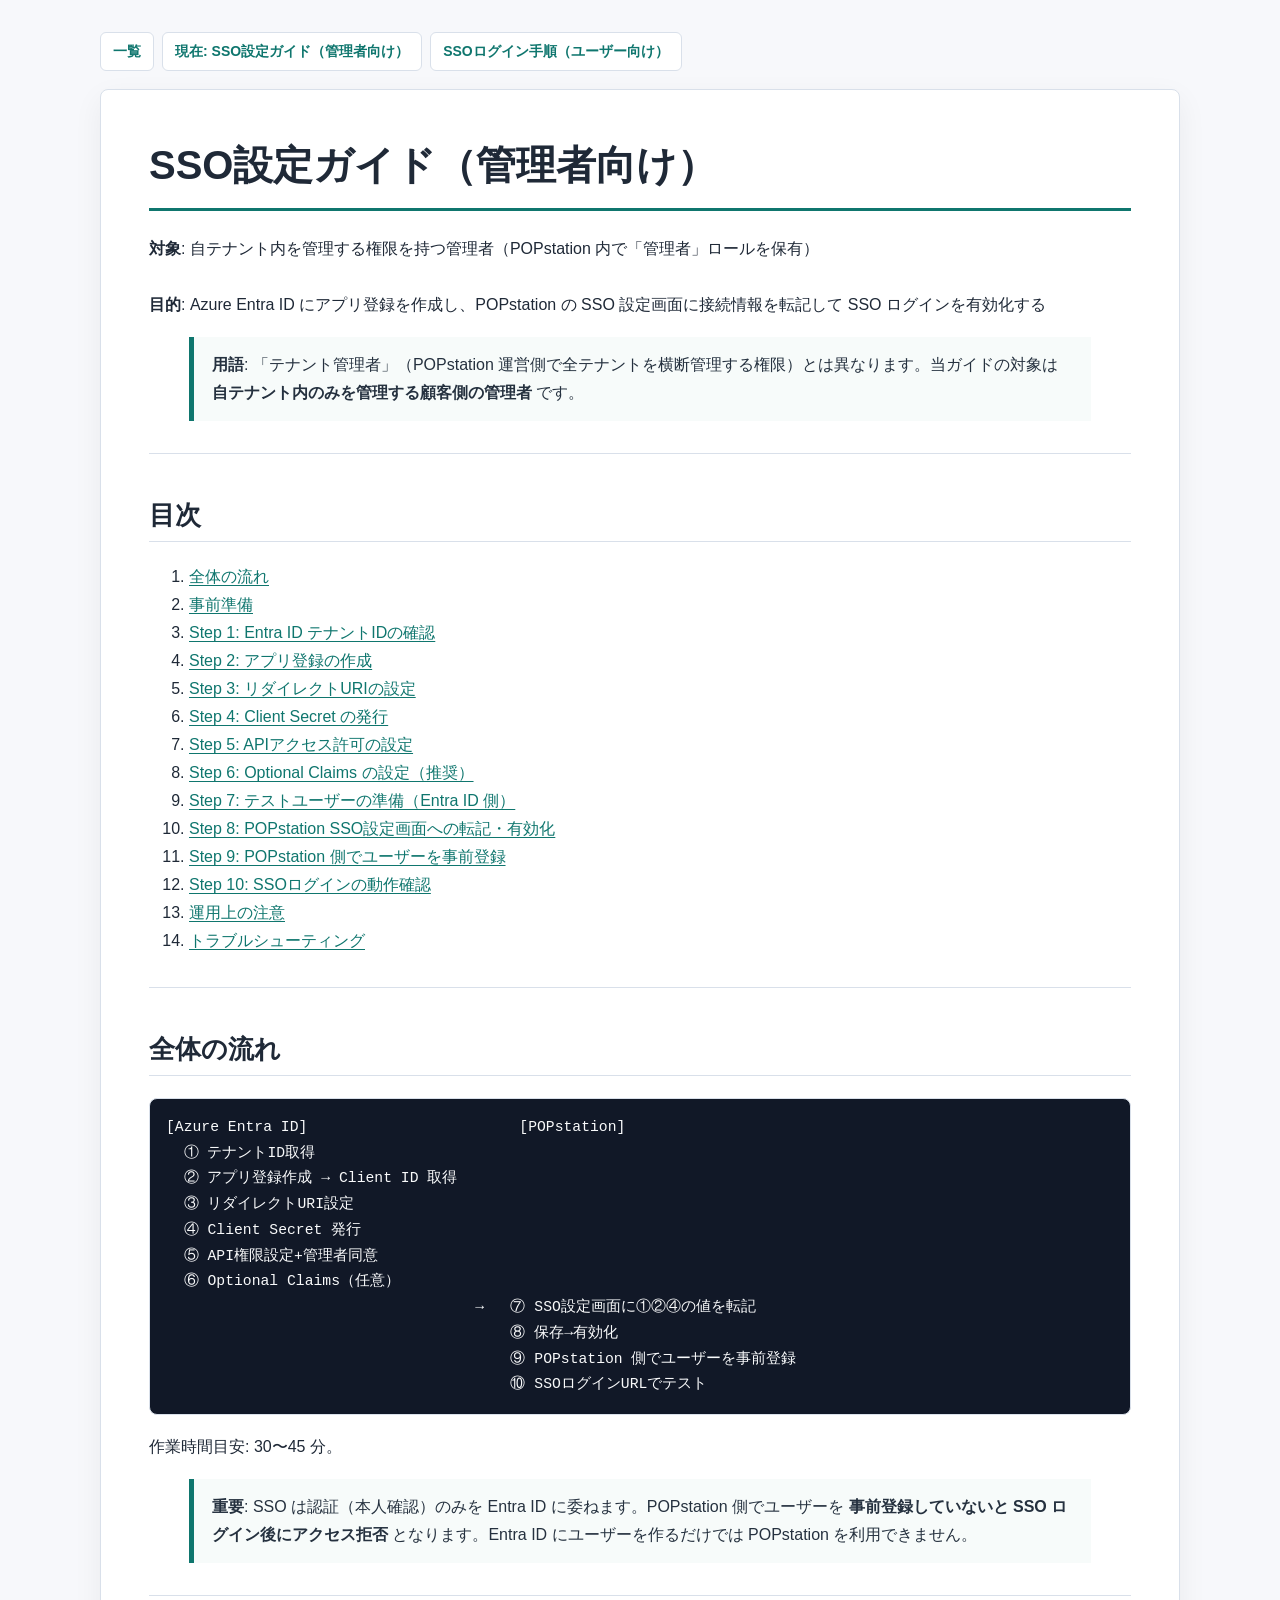
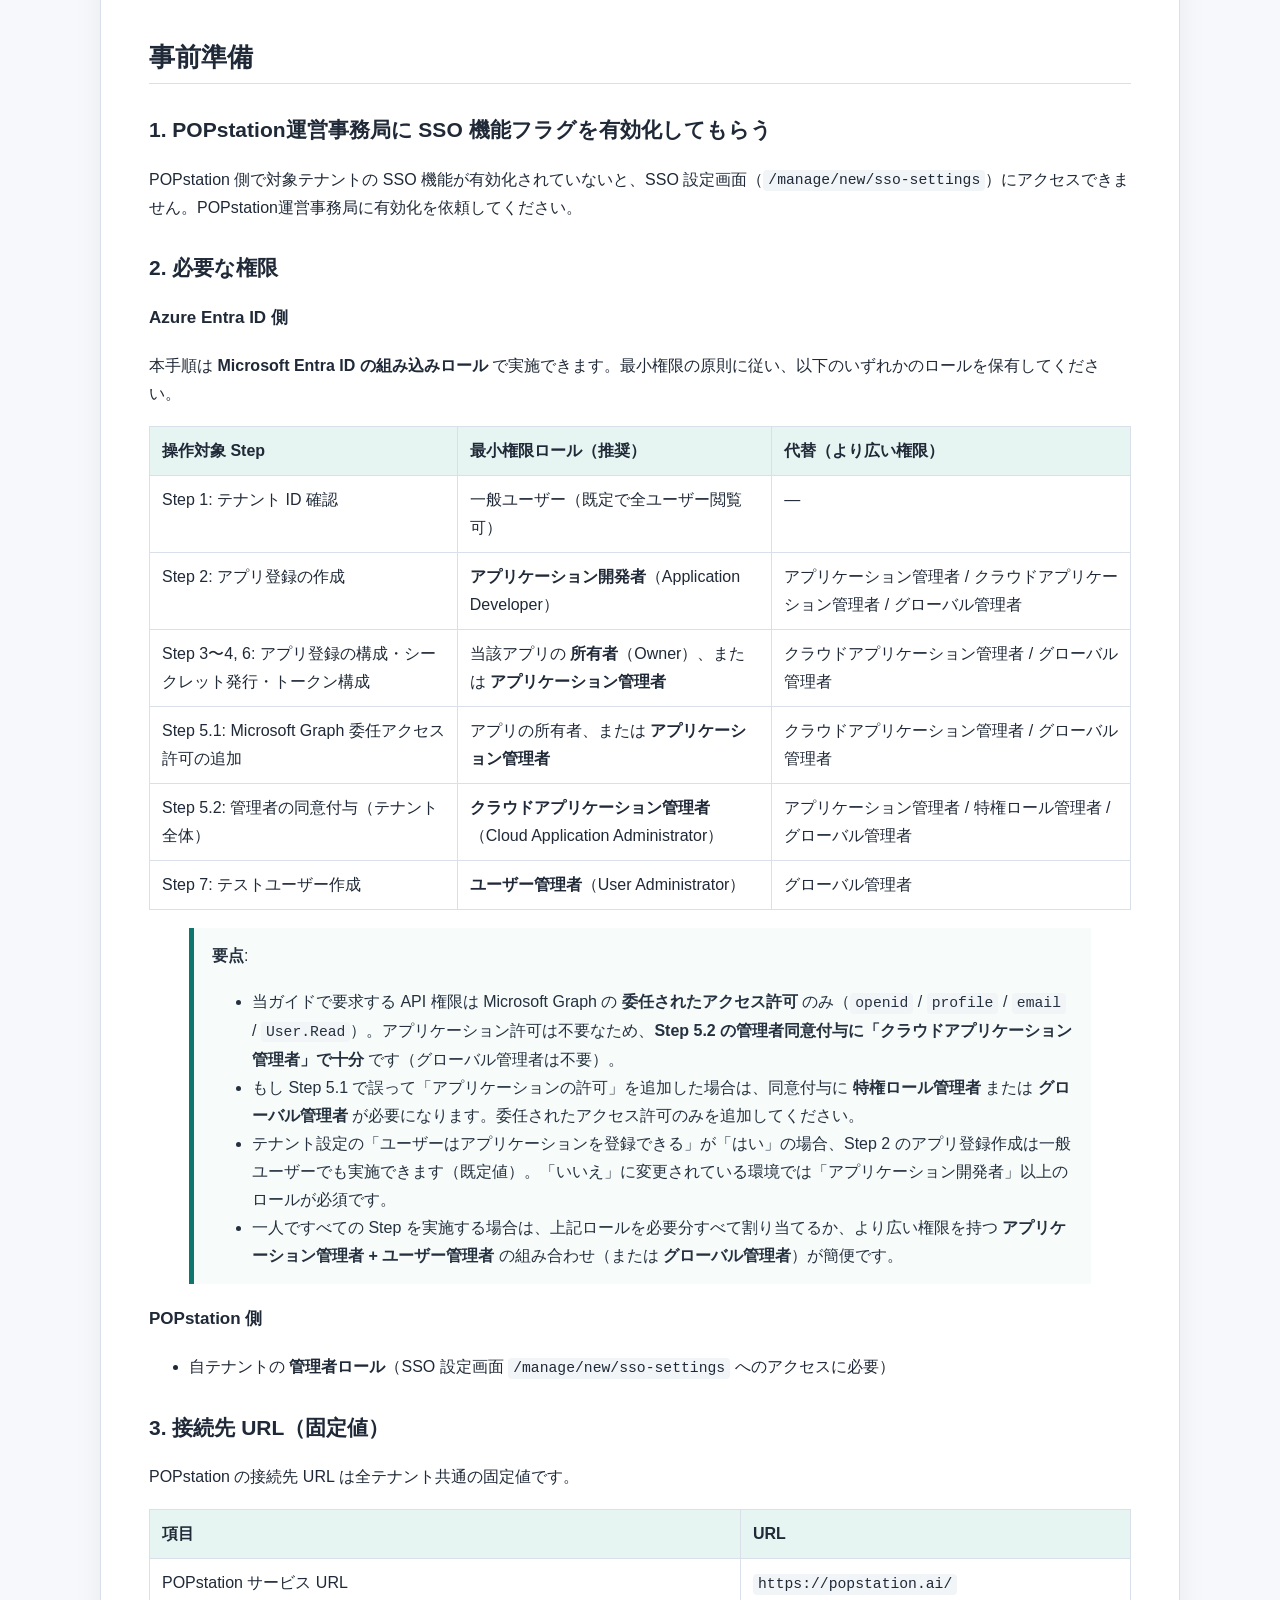
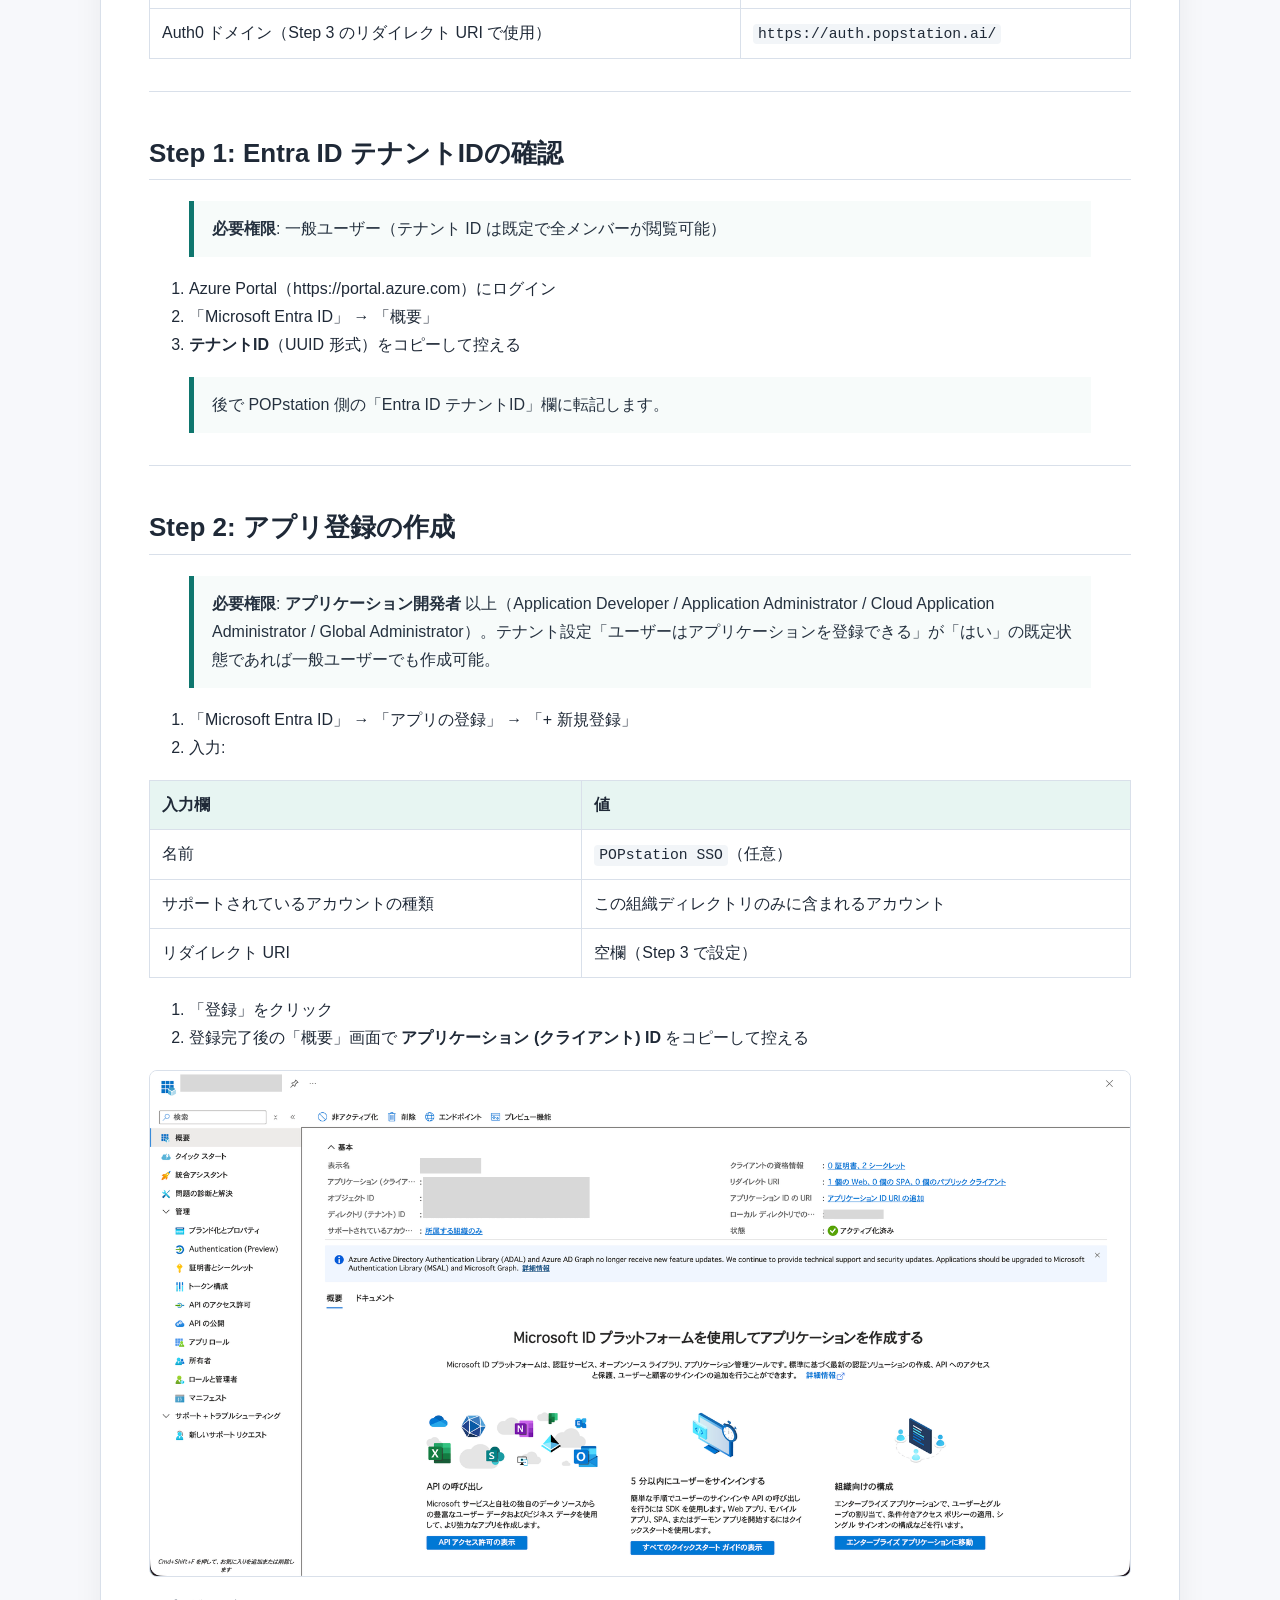
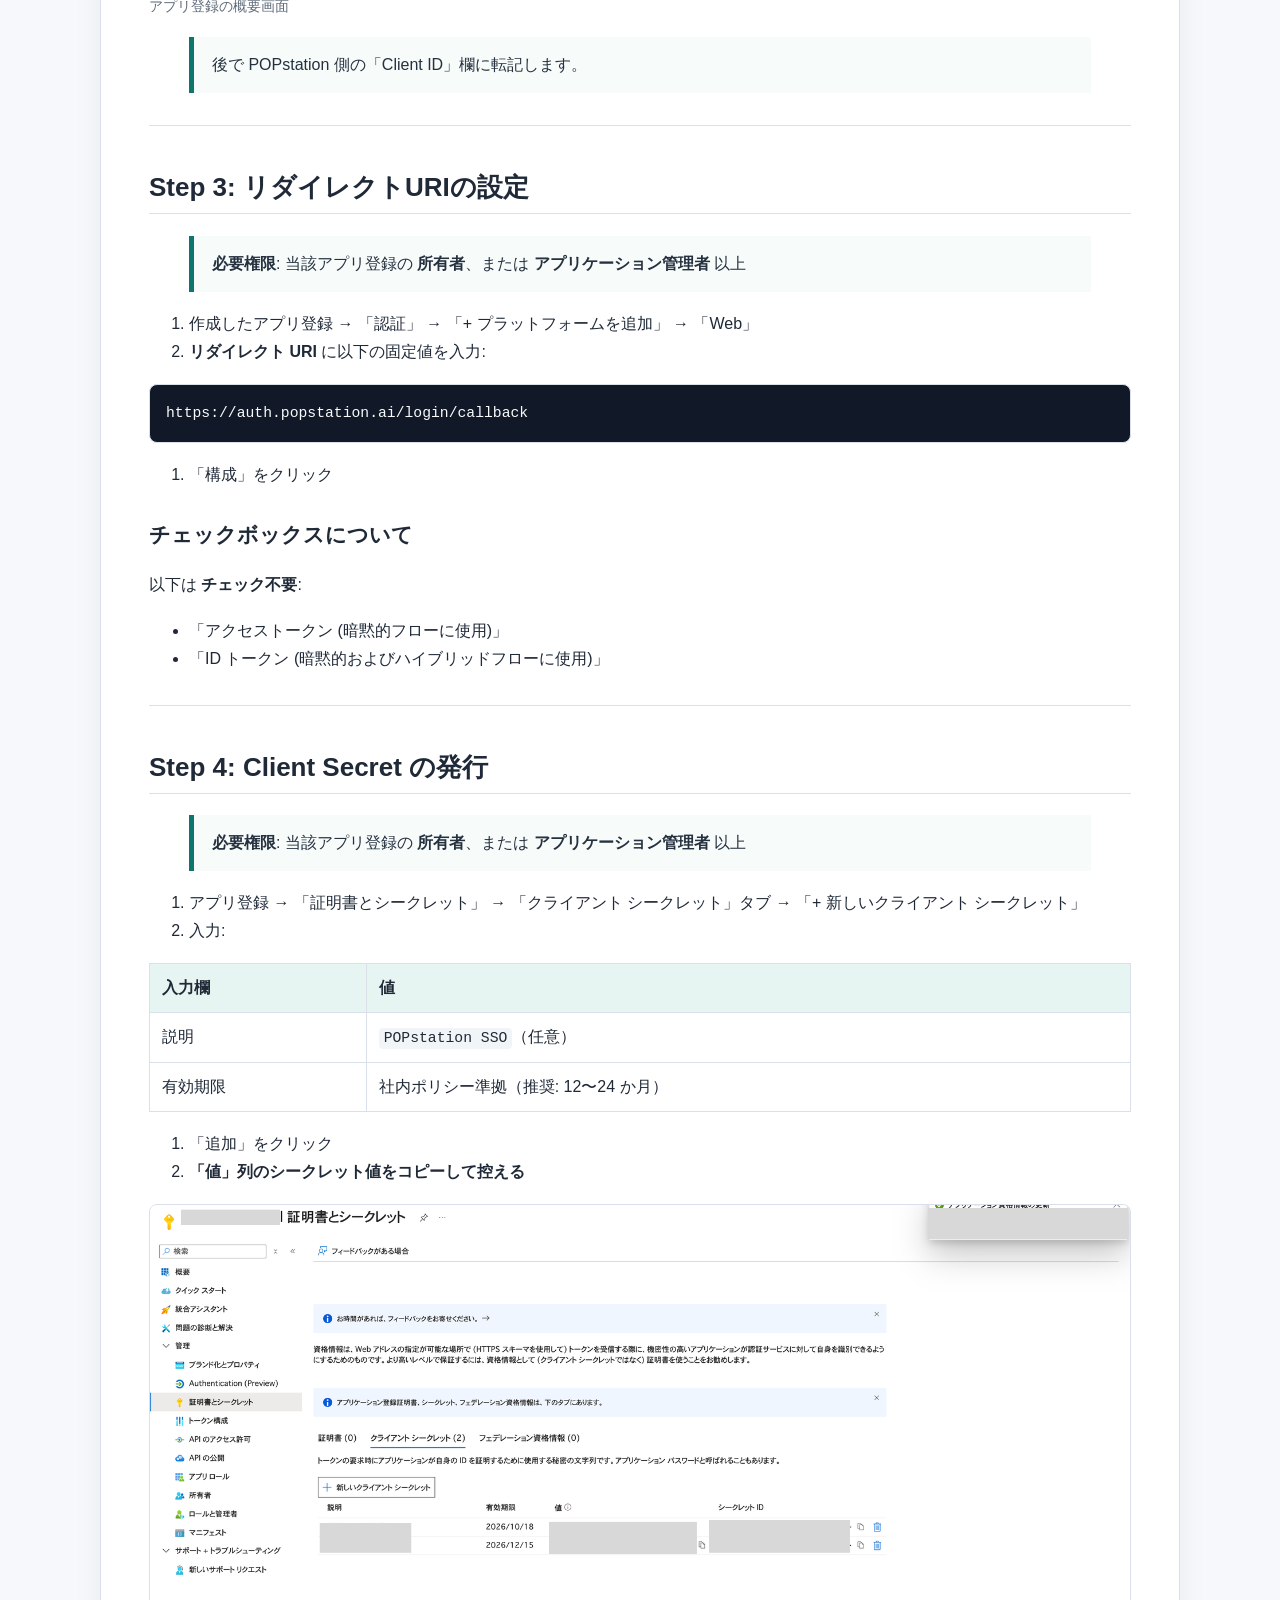
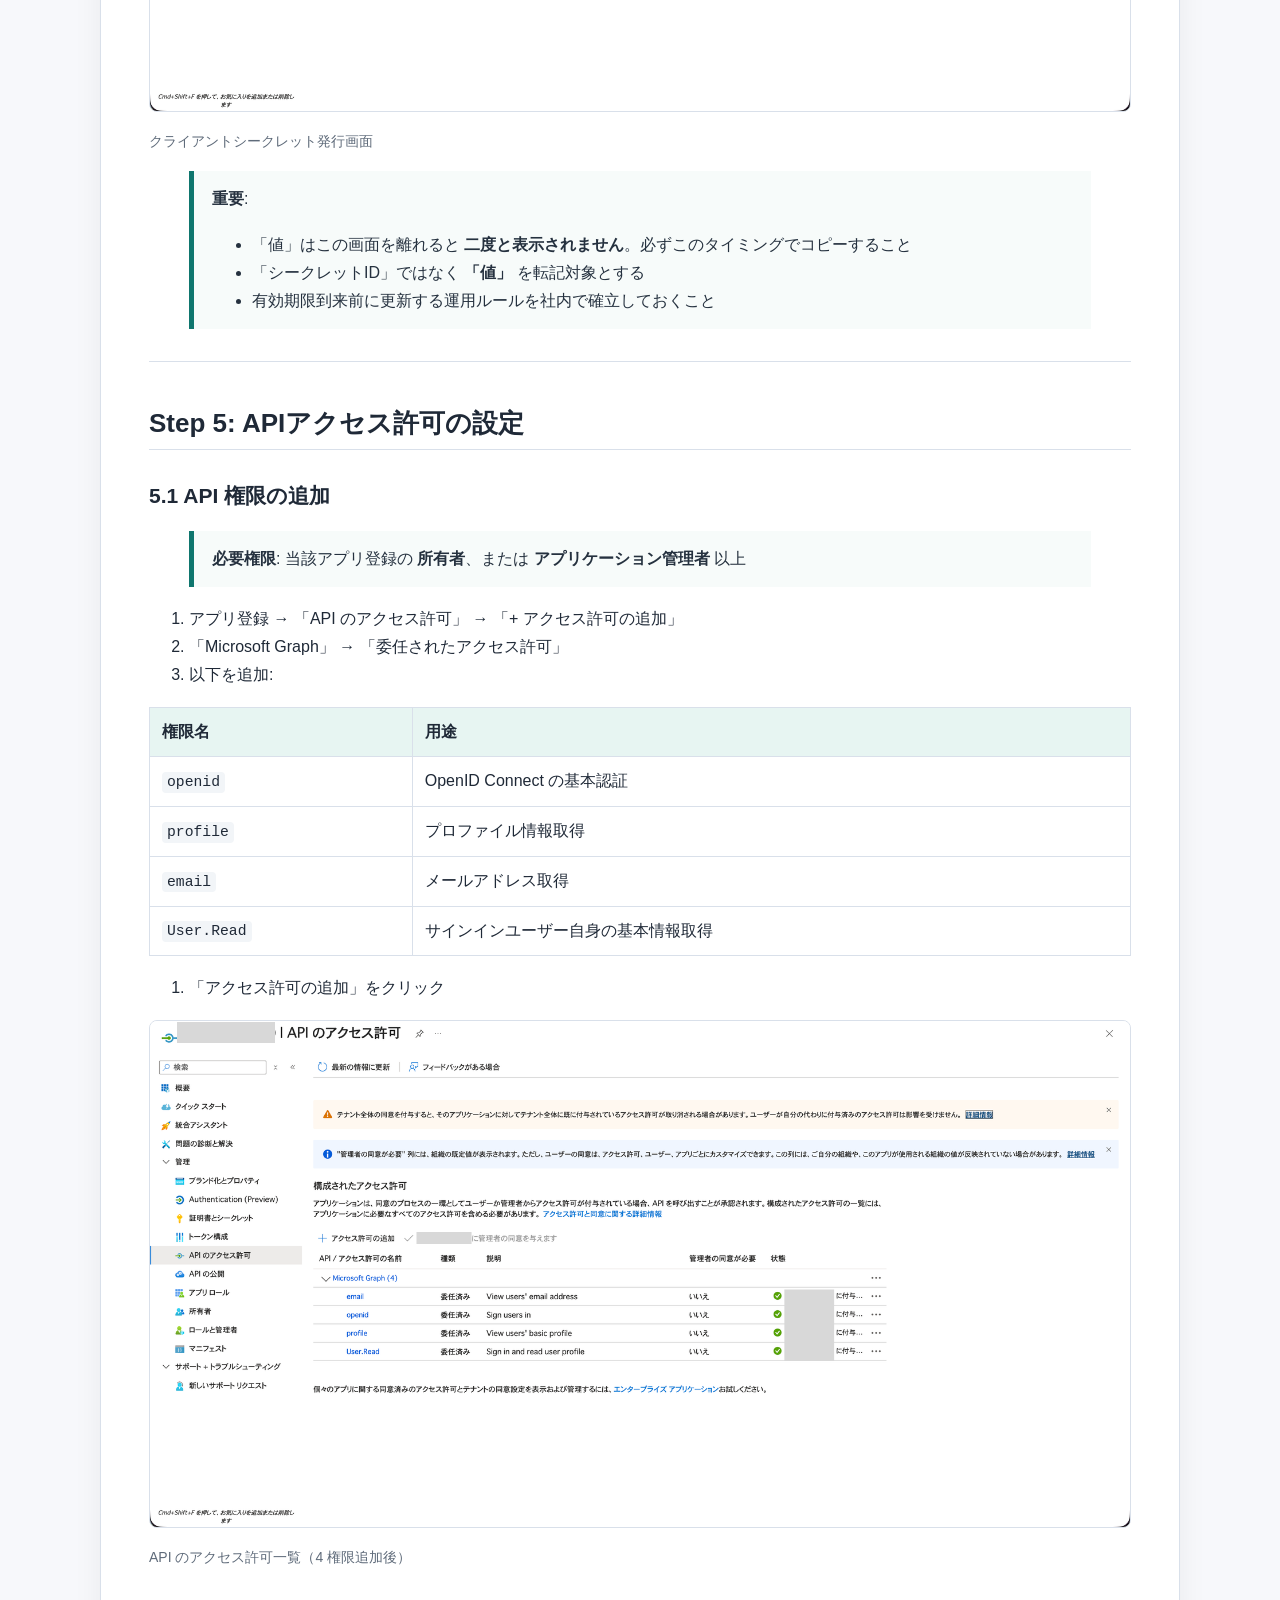
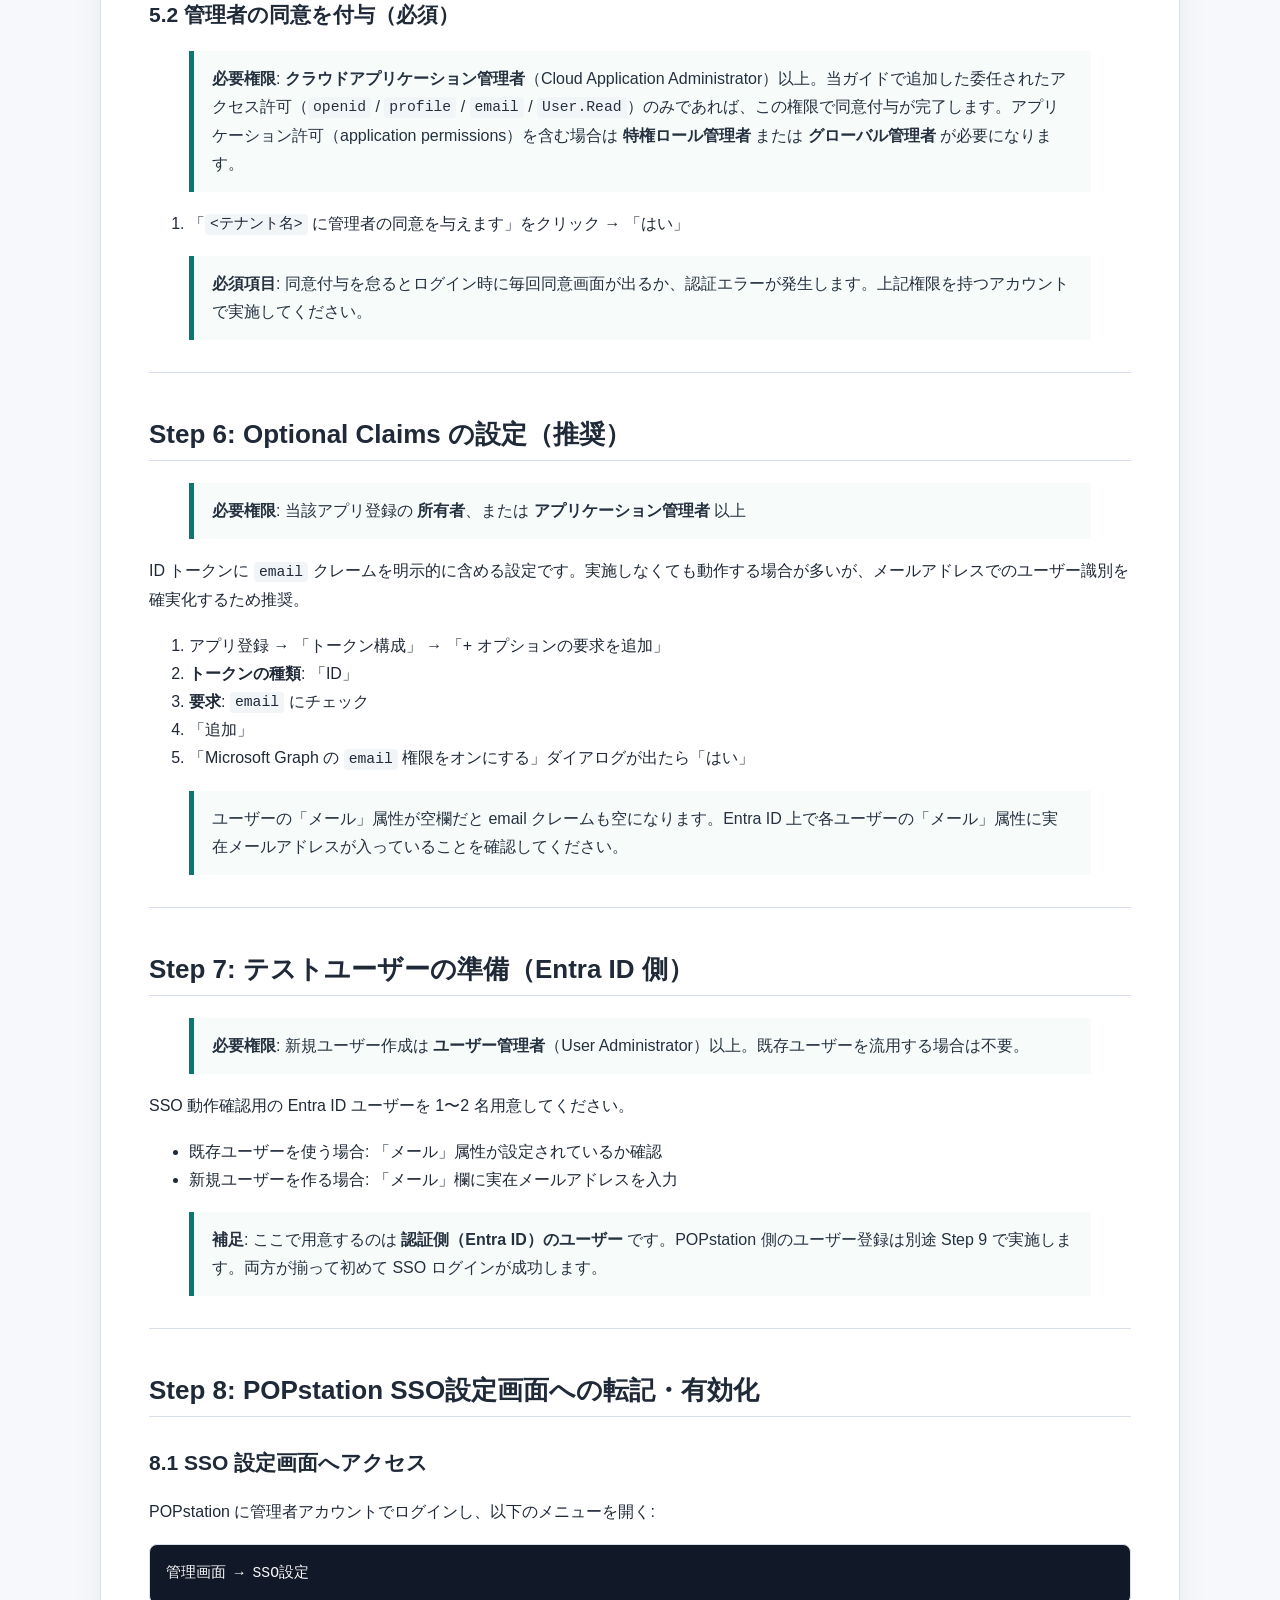
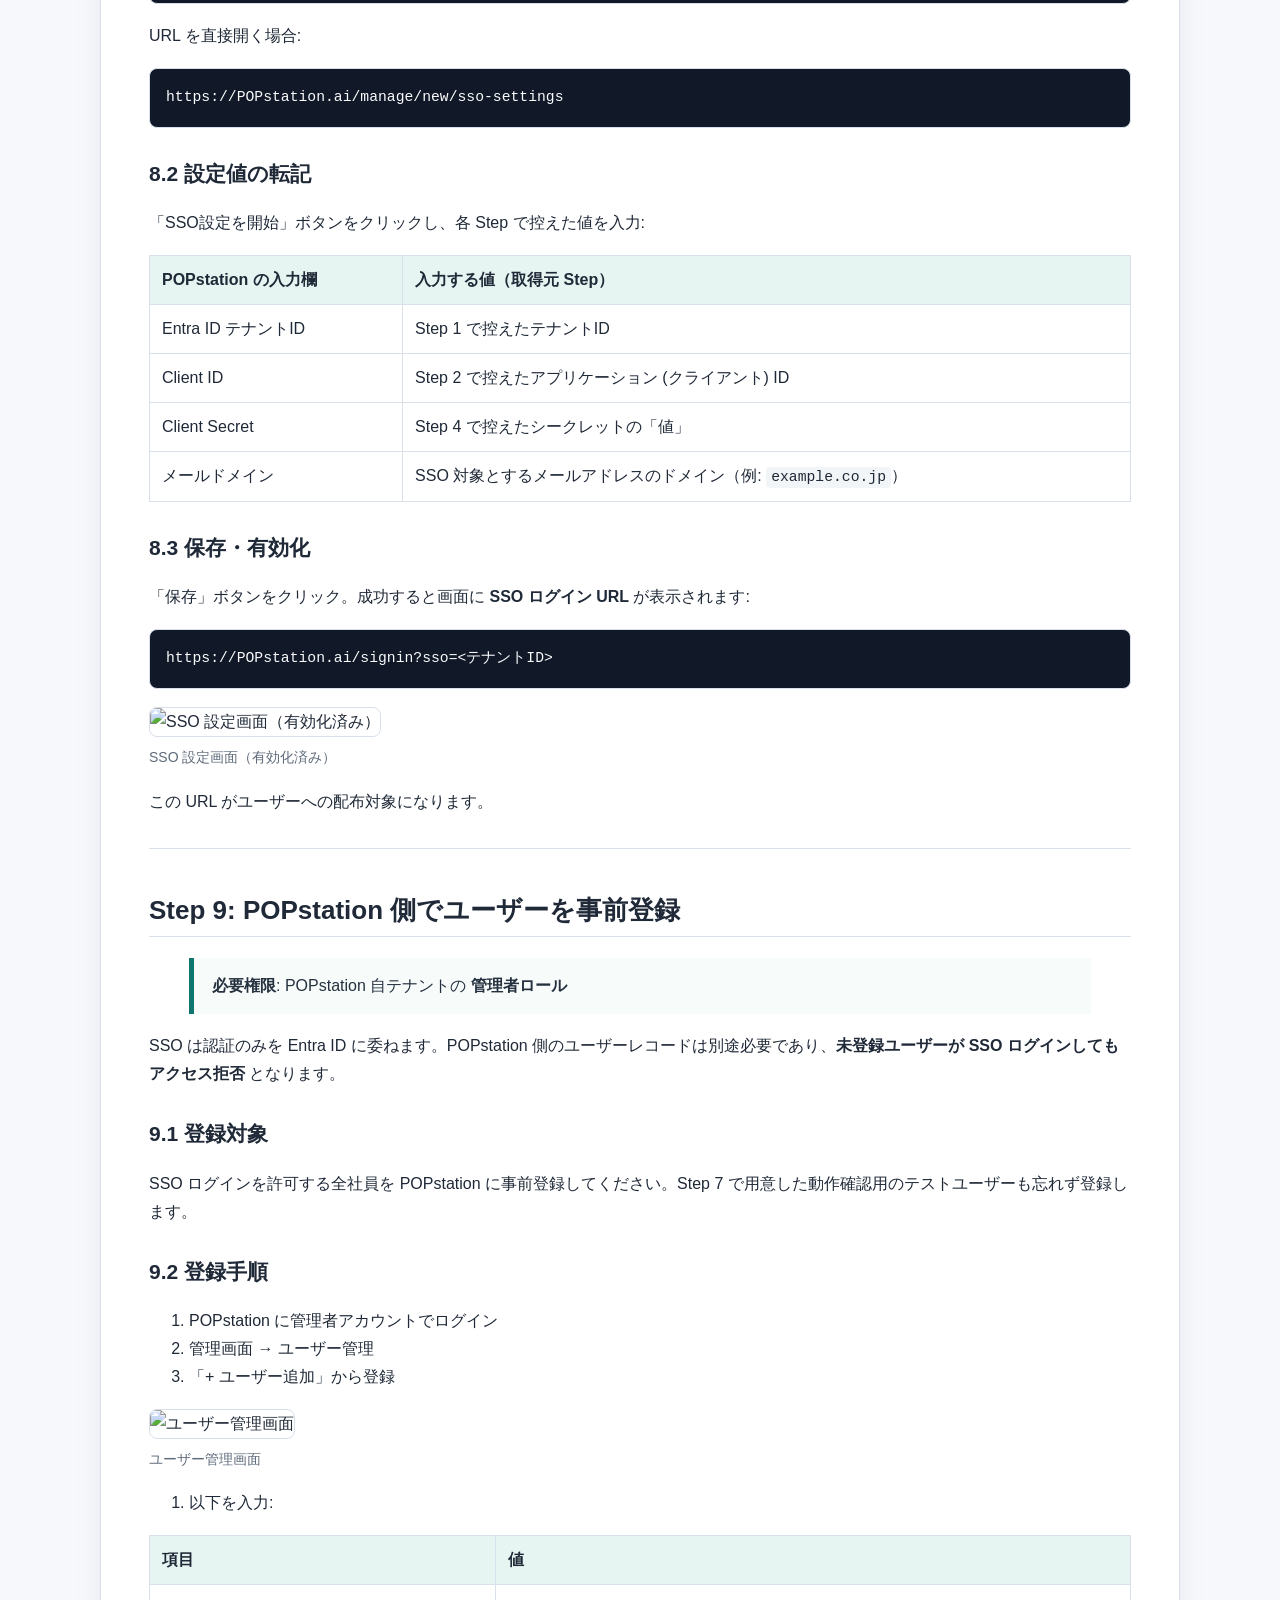
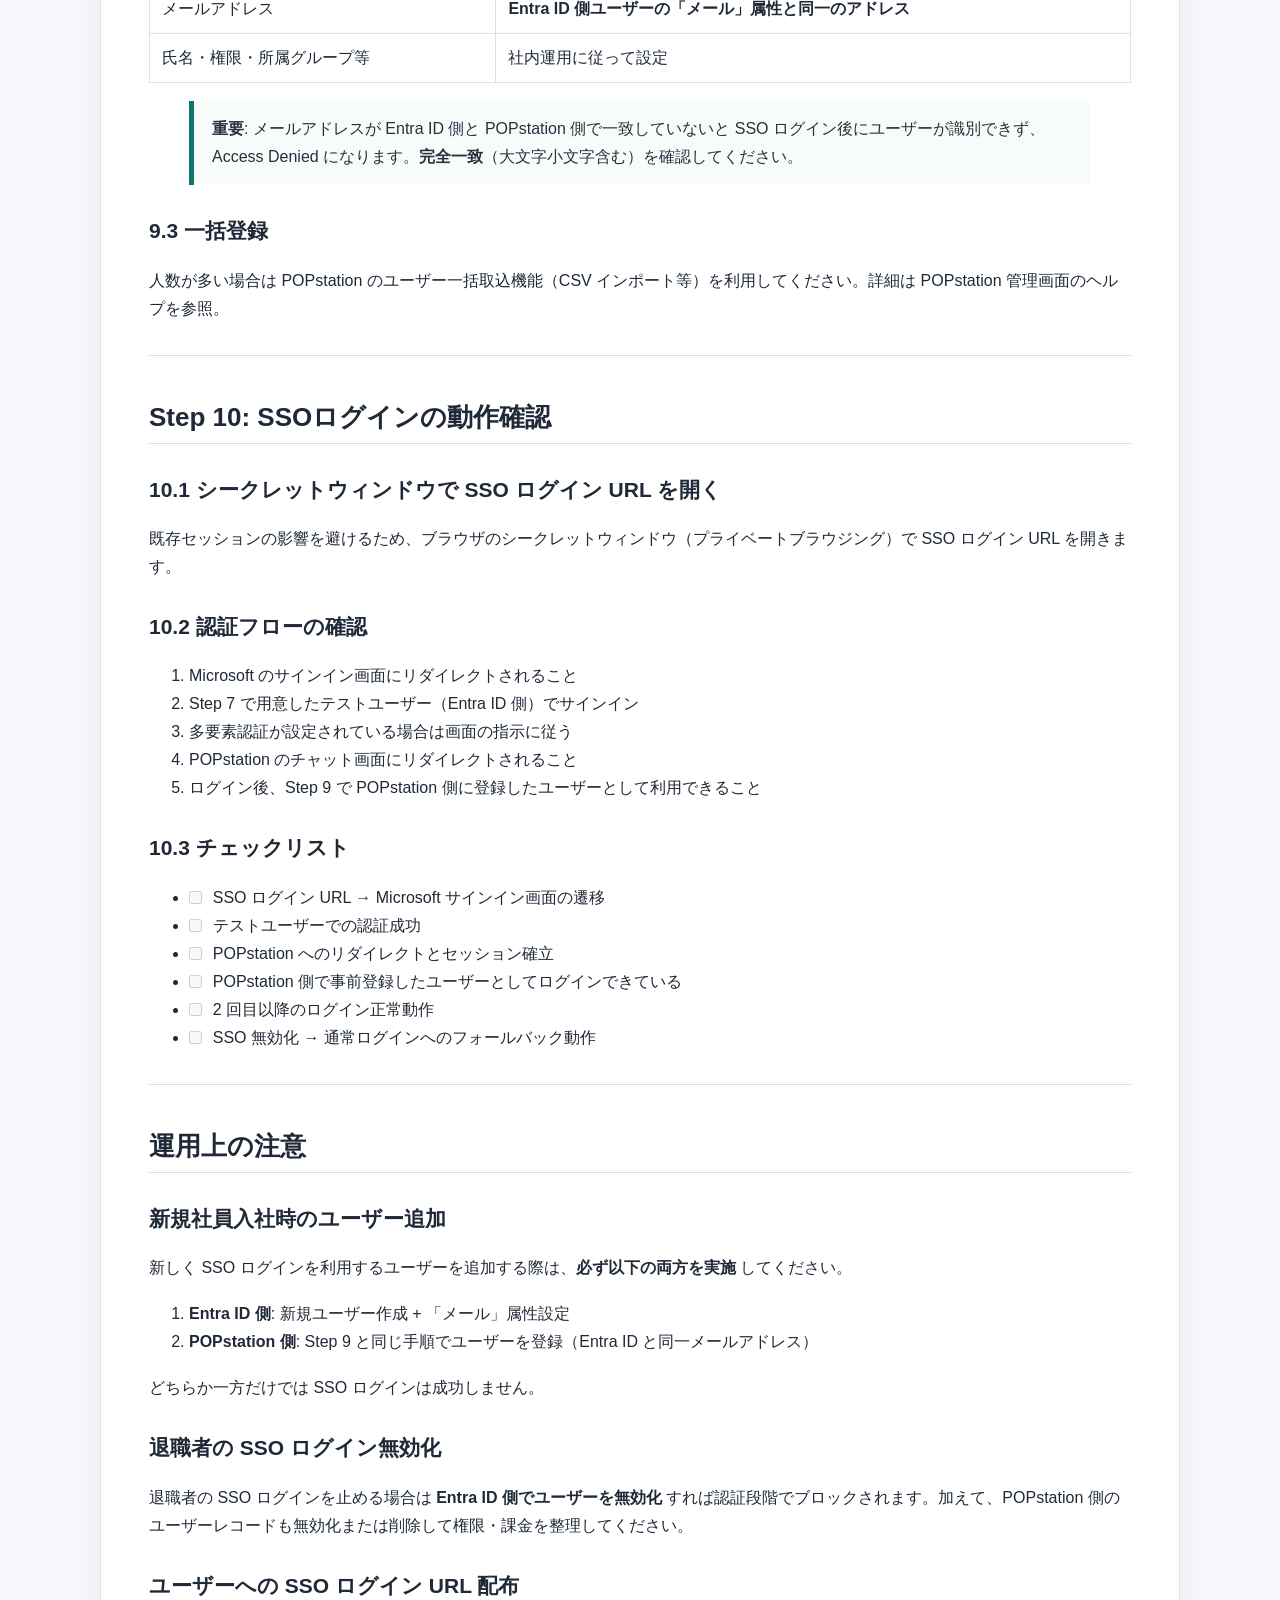
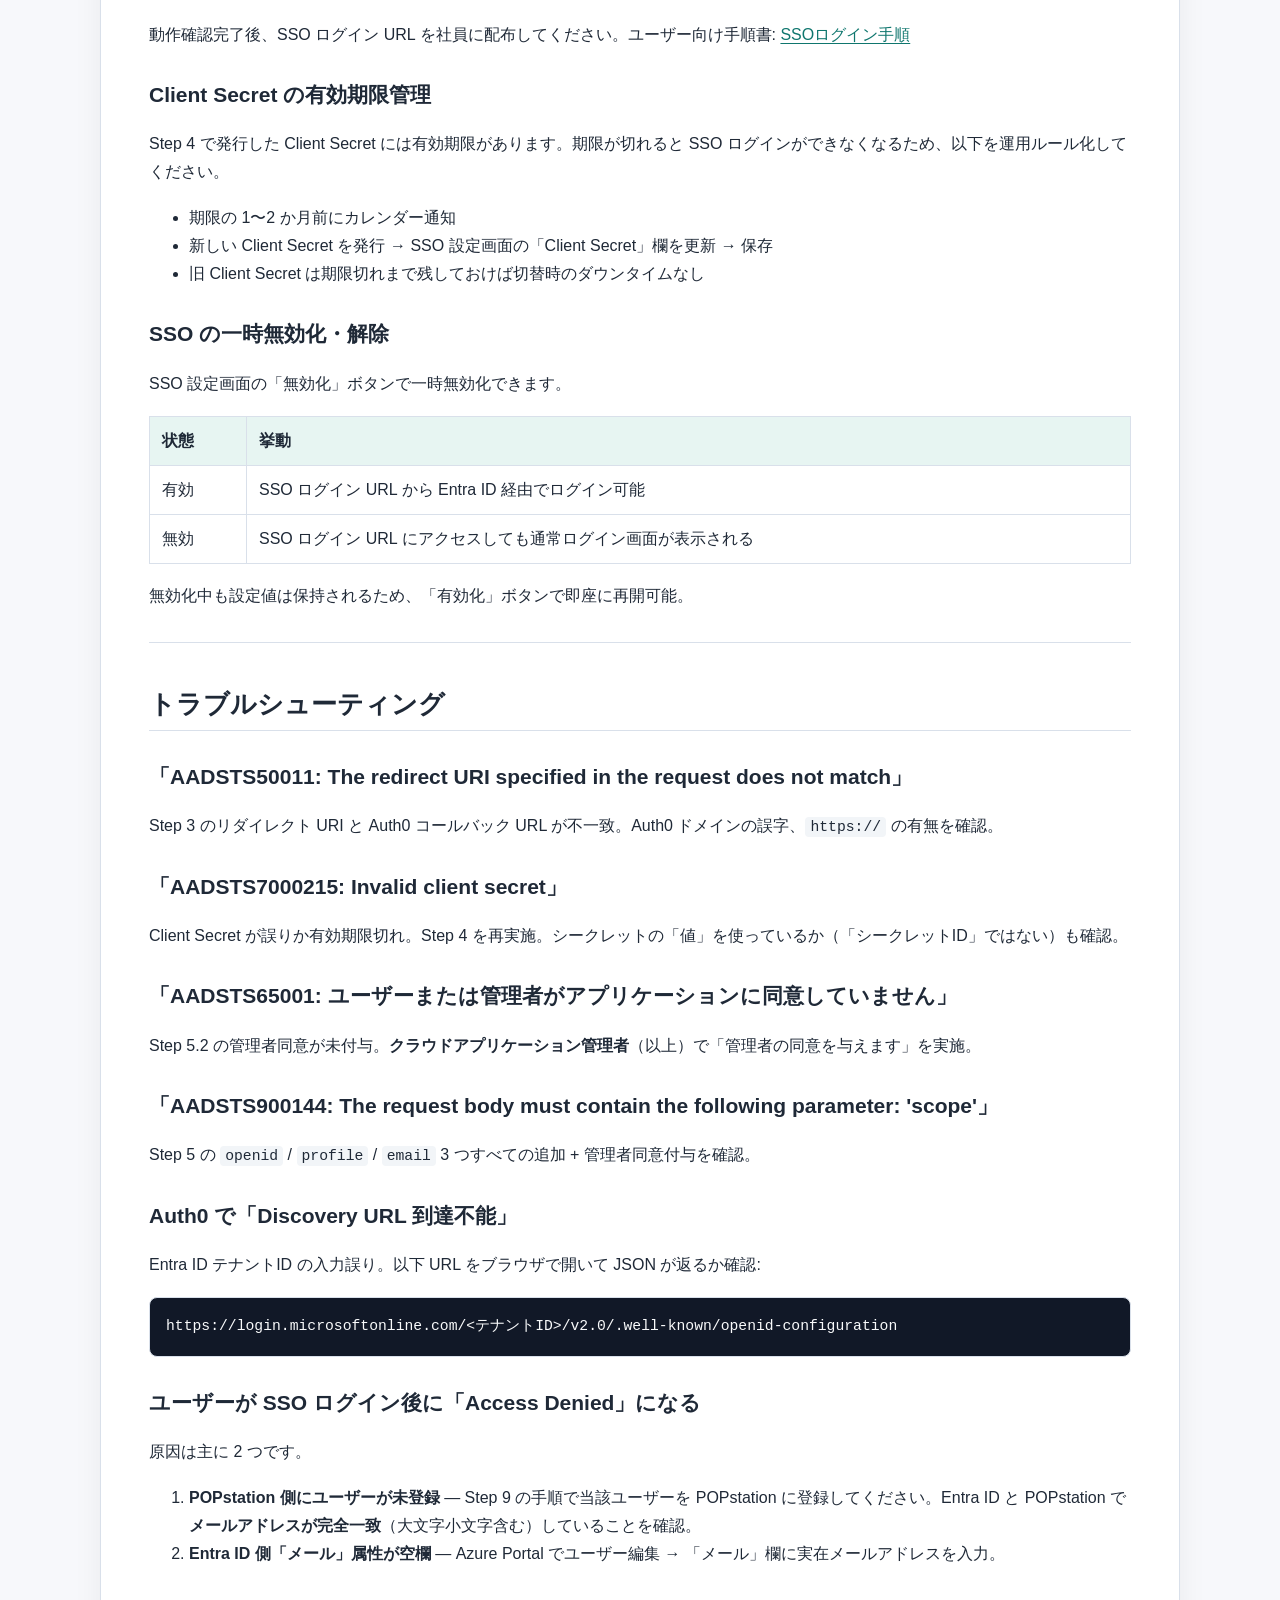
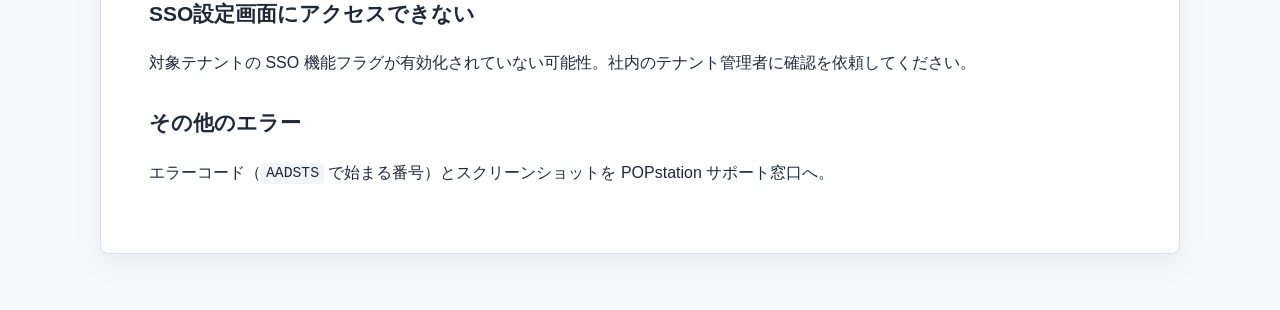
==== sso-admin-azure-setup-guide.html @ f0f9c501 "フォルダ調整" ====
<!doctype html>
<html lang="ja">
<head>
  <meta charset="utf-8">
  <meta name="viewport" content="width=device-width, initial-scale=1">
  <title>SSO設定ガイド（管理者向け）</title>
  <link rel="stylesheet" href="style.css">
</head>
<body>
  <div class="page">
    <nav class="doc-nav" aria-label="ドキュメント一覧">
<a href="index.html">一覧</a>
<a href="sso-admin-azure-setup-guide.html">現在: SSO設定ガイド（管理者向け）</a>
<a href="sso-user-login-guide.html">SSOログイン手順（ユーザー向け）</a>
</nav>
    <main>
<h1 id="sso設定ガイド管理者向け">SSO設定ガイド（管理者向け）</h1>

<p><strong>対象</strong>: 自テナント内を管理する権限を持つ管理者（POPstation 内で「管理者」ロールを保有）<br><br>
<strong>目的</strong>: Azure Entra ID にアプリ登録を作成し、POPstation の SSO 設定画面に接続情報を転記して SSO ログインを有効化する</p>

<blockquote>
<p><strong>用語</strong>: 「テナント管理者」（POPstation 運営側で全テナントを横断管理する権限）とは異なります。当ガイドの対象は <strong>自テナント内のみを管理する顧客側の管理者</strong> です。</p>
</blockquote>

<hr>

<h2 id="目次">目次</h2>

<ol>
<li><a href="#全体の流れ">全体の流れ</a></li>
<li><a href="#事前準備">事前準備</a></li>
<li><a href="#step-1-entra-id-テナントidの確認">Step 1: Entra ID テナントIDの確認</a></li>
<li><a href="#step-2-アプリ登録の作成">Step 2: アプリ登録の作成</a></li>
<li><a href="#step-3-リダイレクトuriの設定">Step 3: リダイレクトURIの設定</a></li>
<li><a href="#step-4-client-secret-の発行">Step 4: Client Secret の発行</a></li>
<li><a href="#step-5-apiアクセス許可の設定">Step 5: APIアクセス許可の設定</a></li>
<li><a href="#step-6-optional-claims-の設定推奨">Step 6: Optional Claims の設定（推奨）</a></li>
<li><a href="#step-7-テストユーザーの準備entra-id-側">Step 7: テストユーザーの準備（Entra ID 側）</a></li>
<li><a href="#step-8-POPstation-sso設定画面への転記有効化">Step 8: POPstation SSO設定画面への転記・有効化</a></li>
<li><a href="#step-9-POPstation-側でユーザーを事前登録">Step 9: POPstation 側でユーザーを事前登録</a></li>
<li><a href="#step-10-ssoログインの動作確認">Step 10: SSOログインの動作確認</a></li>
<li><a href="#運用上の注意">運用上の注意</a></li>
<li><a href="#トラブルシューティング">トラブルシューティング</a></li>
</ol>

<hr>

<h2 id="全体の流れ">全体の流れ</h2>

<pre><code>[Azure Entra ID]                        [POPstation]
  ① テナントID取得
  ② アプリ登録作成 → Client ID 取得
  ③ リダイレクトURI設定
  ④ Client Secret 発行
  ⑤ API権限設定+管理者同意
  ⑥ Optional Claims（任意）
                                   →   ⑦ SSO設定画面に①②④の値を転記
                                       ⑧ 保存→有効化
                                       ⑨ POPstation 側でユーザーを事前登録
                                       ⑩ SSOログインURLでテスト</code></pre>

<p>作業時間目安: 30〜45 分。</p>

<blockquote>
<p><strong>重要</strong>: SSO は認証（本人確認）のみを Entra ID に委ねます。POPstation 側でユーザーを <strong>事前登録していないと SSO ログイン後にアクセス拒否</strong> となります。Entra ID にユーザーを作るだけでは POPstation を利用できません。</p>
</blockquote>

<hr>

<h2 id="事前準備">事前準備</h2>

<h3 id="1.-POPstation運営事務局に-sso-機能フラグを有効化してもらう">1. POPstation運営事務局に SSO 機能フラグを有効化してもらう</h3>

<p>POPstation 側で対象テナントの SSO 機能が有効化されていないと、SSO 設定画面（<code>/manage/new/sso-settings</code>）にアクセスできません。POPstation運営事務局に有効化を依頼してください。</p>

<h3 id="2.-必要な権限">2. 必要な権限</h3>

<h4 id="azure-entra-id-側">Azure Entra ID 側</h4>

<p>本手順は <strong>Microsoft Entra ID の組み込みロール</strong> で実施できます。最小権限の原則に従い、以下のいずれかのロールを保有してください。</p>

<table>
<thead><tr>
<th>操作対象 Step</th>
<th>最小権限ロール（推奨）</th>
<th>代替（より広い権限）</th>
</tr></thead>
<tbody>
<tr>
<td>Step 1: テナント ID 確認</td>
<td>一般ユーザー（既定で全ユーザー閲覧可）</td>
<td>—</td>
</tr>
<tr>
<td>Step 2: アプリ登録の作成</td>
<td><strong>アプリケーション開発者</strong>（Application Developer）</td>
<td>アプリケーション管理者 / クラウドアプリケーション管理者 / グローバル管理者</td>
</tr>
<tr>
<td>Step 3〜4, 6: アプリ登録の構成・シークレット発行・トークン構成</td>
<td>当該アプリの <strong>所有者</strong>（Owner）、または <strong>アプリケーション管理者</strong></td>
<td>クラウドアプリケーション管理者 / グローバル管理者</td>
</tr>
<tr>
<td>Step 5.1: Microsoft Graph 委任アクセス許可の追加</td>
<td>アプリの所有者、または <strong>アプリケーション管理者</strong></td>
<td>クラウドアプリケーション管理者 / グローバル管理者</td>
</tr>
<tr>
<td>Step 5.2: 管理者の同意付与（テナント全体）</td>
<td><strong>クラウドアプリケーション管理者</strong>（Cloud Application Administrator）</td>
<td>アプリケーション管理者 / 特権ロール管理者 / グローバル管理者</td>
</tr>
<tr>
<td>Step 7: テストユーザー作成</td>
<td><strong>ユーザー管理者</strong>（User Administrator）</td>
<td>グローバル管理者</td>
</tr>
</tbody></table>

<blockquote>
<p><strong>要点</strong>:</p>

<ul>
<li>当ガイドで要求する API 権限は Microsoft Graph の <strong>委任されたアクセス許可</strong> のみ（<code>openid</code> / <code>profile</code> / <code>email</code> / <code>User.Read</code>）。アプリケーション許可は不要なため、<strong>Step 5.2 の管理者同意付与に「クラウドアプリケーション管理者」で十分</strong> です（グローバル管理者は不要）。</li>
<li>もし Step 5.1 で誤って「アプリケーションの許可」を追加した場合は、同意付与に <strong>特権ロール管理者</strong> または <strong>グローバル管理者</strong> が必要になります。委任されたアクセス許可のみを追加してください。</li>
<li>テナント設定の「ユーザーはアプリケーションを登録できる」が「はい」の場合、Step 2 のアプリ登録作成は一般ユーザーでも実施できます（既定値）。「いいえ」に変更されている環境では「アプリケーション開発者」以上のロールが必須です。</li>
<li>一人ですべての Step を実施する場合は、上記ロールを必要分すべて割り当てるか、より広い権限を持つ <strong>アプリケーション管理者 + ユーザー管理者</strong> の組み合わせ（または <strong>グローバル管理者</strong>）が簡便です。</li>
</ul>
</blockquote>

<h4 id="POPstation-側">POPstation 側</h4>

<ul>
<li>自テナントの <strong>管理者ロール</strong>（SSO 設定画面 <code>/manage/new/sso-settings</code> へのアクセスに必要）</li>
</ul>

<h3 id="3.-接続先-url固定値">3. 接続先 URL（固定値）</h3>

<p>POPstation の接続先 URL は全テナント共通の固定値です。</p>

<table>
<thead><tr>
<th>項目</th>
<th>URL</th>
</tr></thead>
<tbody>
<tr>
<td>POPstation サービス URL</td>
<td><code>https://popstation.ai/</code></td>
</tr>
<tr>
<td>Auth0 ドメイン（Step 3 のリダイレクト URI で使用）</td>
<td><code>https://auth.popstation.ai/</code></td>
</tr>
</tbody></table>

<hr>

<h2 id="step-1-entra-id-テナントidの確認">Step 1: Entra ID テナントIDの確認</h2>

<blockquote>
<p><strong>必要権限</strong>: 一般ユーザー（テナント ID は既定で全メンバーが閲覧可能）</p>
</blockquote>

<ol>
<li>Azure Portal（https://portal.azure.com）にログイン</li>
<li>「Microsoft Entra ID」 → 「概要」</li>
<li><strong>テナントID</strong>（UUID 形式）をコピーして控える</li>
</ol>

<blockquote>
<p>後で POPstation 側の「Entra ID テナントID」欄に転記します。</p>
</blockquote>

<hr>

<h2 id="step-2-アプリ登録の作成">Step 2: アプリ登録の作成</h2>

<blockquote>
<p><strong>必要権限</strong>: <strong>アプリケーション開発者</strong> 以上（Application Developer / Application Administrator / Cloud Application Administrator / Global Administrator）。テナント設定「ユーザーはアプリケーションを登録できる」が「はい」の既定状態であれば一般ユーザーでも作成可能。</p>
</blockquote>

<ol>
<li>「Microsoft Entra ID」 → 「アプリの登録」 → 「+ 新規登録」</li>
<li>入力:</li>
</ol>

<table>
<thead><tr>
<th>入力欄</th>
<th>値</th>
</tr></thead>
<tbody>
<tr>
<td>名前</td>
<td><code>POPstation SSO</code>（任意）</td>
</tr>
<tr>
<td>サポートされているアカウントの種類</td>
<td>この組織ディレクトリのみに含まれるアカウント</td>
</tr>
<tr>
<td>リダイレクト URI</td>
<td>空欄（Step 3 で設定）</td>
</tr>
</tbody></table>

<ol>
<li>「登録」をクリック</li>
<li>登録完了後の「概要」画面で <strong>アプリケーション (クライアント) ID</strong> をコピーして控える</li>
</ol>

<figure><img src="images/sso/01-azure-app-overview.png" alt="アプリ登録の概要画面"><figcaption>アプリ登録の概要画面</figcaption></figure>

<blockquote>
<p>後で POPstation 側の「Client ID」欄に転記します。</p>
</blockquote>

<hr>

<h2 id="step-3-リダイレクトuriの設定">Step 3: リダイレクトURIの設定</h2>

<blockquote>
<p><strong>必要権限</strong>: 当該アプリ登録の <strong>所有者</strong>、または <strong>アプリケーション管理者</strong> 以上</p>
</blockquote>

<ol>
<li>作成したアプリ登録 → 「認証」 → 「+ プラットフォームを追加」 → 「Web」</li>
<li><strong>リダイレクト URI</strong> に以下の固定値を入力:</li>
</ol>

<pre><code>https://auth.popstation.ai/login/callback</code></pre>

<ol>
<li>「構成」をクリック</li>
</ol>

<h3 id="チェックボックスについて">チェックボックスについて</h3>

<p>以下は <strong>チェック不要</strong>:</p>

<ul>
<li>「アクセストークン (暗黙的フローに使用)」</li>
<li>「ID トークン (暗黙的およびハイブリッドフローに使用)」</li>
</ul>

<hr>

<h2 id="step-4-client-secret-の発行">Step 4: Client Secret の発行</h2>

<blockquote>
<p><strong>必要権限</strong>: 当該アプリ登録の <strong>所有者</strong>、または <strong>アプリケーション管理者</strong> 以上</p>
</blockquote>

<ol>
<li>アプリ登録 → 「証明書とシークレット」 → 「クライアント シークレット」タブ → 「+ 新しいクライアント シークレット」</li>
<li>入力:</li>
</ol>

<table>
<thead><tr>
<th>入力欄</th>
<th>値</th>
</tr></thead>
<tbody>
<tr>
<td>説明</td>
<td><code>POPstation SSO</code>（任意）</td>
</tr>
<tr>
<td>有効期限</td>
<td>社内ポリシー準拠（推奨: 12〜24 か月）</td>
</tr>
</tbody></table>

<ol>
<li>「追加」をクリック</li>
<li><strong>「値」列のシークレット値をコピーして控える</strong></li>
</ol>

<figure><img src="images/sso/02-azure-client-secret.png" alt="クライアントシークレット発行画面"><figcaption>クライアントシークレット発行画面</figcaption></figure>

<blockquote>
<p><strong>重要</strong>:</p>

<ul>
<li>「値」はこの画面を離れると <strong>二度と表示されません</strong>。必ずこのタイミングでコピーすること</li>
<li>「シークレットID」ではなく <strong>「値」</strong> を転記対象とする</li>
<li>有効期限到来前に更新する運用ルールを社内で確立しておくこと</li>
</ul>
</blockquote>

<hr>

<h2 id="step-5-apiアクセス許可の設定">Step 5: APIアクセス許可の設定</h2>

<h3 id="5.1-api-権限の追加">5.1 API 権限の追加</h3>

<blockquote>
<p><strong>必要権限</strong>: 当該アプリ登録の <strong>所有者</strong>、または <strong>アプリケーション管理者</strong> 以上</p>
</blockquote>

<ol>
<li>アプリ登録 → 「API のアクセス許可」 → 「+ アクセス許可の追加」</li>
<li>「Microsoft Graph」 → 「委任されたアクセス許可」</li>
<li>以下を追加:</li>
</ol>

<table>
<thead><tr>
<th>権限名</th>
<th>用途</th>
</tr></thead>
<tbody>
<tr>
<td><code>openid</code></td>
<td>OpenID Connect の基本認証</td>
</tr>
<tr>
<td><code>profile</code></td>
<td>プロファイル情報取得</td>
</tr>
<tr>
<td><code>email</code></td>
<td>メールアドレス取得</td>
</tr>
<tr>
<td><code>User.Read</code></td>
<td>サインインユーザー自身の基本情報取得</td>
</tr>
</tbody></table>

<ol>
<li>「アクセス許可の追加」をクリック</li>
</ol>

<figure><img src="images/sso/03-azure-api-permissions.png" alt="API のアクセス許可一覧（4 権限追加後）"><figcaption>API のアクセス許可一覧（4 権限追加後）</figcaption></figure>

<h3 id="5.2-管理者の同意を付与必須">5.2 管理者の同意を付与（必須）</h3>

<blockquote>
<p><strong>必要権限</strong>: <strong>クラウドアプリケーション管理者</strong>（Cloud Application Administrator）以上。当ガイドで追加した委任されたアクセス許可（<code>openid</code> / <code>profile</code> / <code>email</code> / <code>User.Read</code>）のみであれば、この権限で同意付与が完了します。アプリケーション許可（application permissions）を含む場合は <strong>特権ロール管理者</strong> または <strong>グローバル管理者</strong> が必要になります。</p>
</blockquote>

<ol>
<li>「<code>&lt;テナント名&gt;</code> に管理者の同意を与えます」をクリック → 「はい」</li>
</ol>

<blockquote>
<p><strong>必須項目</strong>: 同意付与を怠るとログイン時に毎回同意画面が出るか、認証エラーが発生します。上記権限を持つアカウントで実施してください。</p>
</blockquote>

<hr>

<h2 id="step-6-optional-claims-の設定推奨">Step 6: Optional Claims の設定（推奨）</h2>

<blockquote>
<p><strong>必要権限</strong>: 当該アプリ登録の <strong>所有者</strong>、または <strong>アプリケーション管理者</strong> 以上</p>
</blockquote>

<p>ID トークンに <code>email</code> クレームを明示的に含める設定です。実施しなくても動作する場合が多いが、メールアドレスでのユーザー識別を確実化するため推奨。</p>

<ol>
<li>アプリ登録 → 「トークン構成」 → 「+ オプションの要求を追加」</li>
<li><strong>トークンの種類</strong>: 「ID」</li>
<li><strong>要求</strong>: <code>email</code> にチェック</li>
<li>「追加」</li>
<li>「Microsoft Graph の <code>email</code> 権限をオンにする」ダイアログが出たら「はい」</li>
</ol>

<blockquote>
<p>ユーザーの「メール」属性が空欄だと email クレームも空になります。Entra ID 上で各ユーザーの「メール」属性に実在メールアドレスが入っていることを確認してください。</p>
</blockquote>

<hr>

<h2 id="step-7-テストユーザーの準備entra-id-側">Step 7: テストユーザーの準備（Entra ID 側）</h2>

<blockquote>
<p><strong>必要権限</strong>: 新規ユーザー作成は <strong>ユーザー管理者</strong>（User Administrator）以上。既存ユーザーを流用する場合は不要。</p>
</blockquote>

<p>SSO 動作確認用の Entra ID ユーザーを 1〜2 名用意してください。</p>

<ul>
<li>既存ユーザーを使う場合: 「メール」属性が設定されているか確認</li>
<li>新規ユーザーを作る場合: 「メール」欄に実在メールアドレスを入力</li>
</ul>

<blockquote>
<p><strong>補足</strong>: ここで用意するのは <strong>認証側（Entra ID）のユーザー</strong> です。POPstation 側のユーザー登録は別途 Step 9 で実施します。両方が揃って初めて SSO ログインが成功します。</p>
</blockquote>

<hr>

<h2 id="step-8-POPstation-sso設定画面への転記有効化">Step 8: POPstation SSO設定画面への転記・有効化</h2>

<h3 id="8.1-sso-設定画面へアクセス">8.1 SSO 設定画面へアクセス</h3>

<p>POPstation に管理者アカウントでログインし、以下のメニューを開く:</p>

<pre><code>管理画面 → SSO設定</code></pre>

<p>URL を直接開く場合:</p>

<pre><code>https://POPstation.ai/manage/new/sso-settings</code></pre>

<h3 id="8.2-設定値の転記">8.2 設定値の転記</h3>

<p>「SSO設定を開始」ボタンをクリックし、各 Step で控えた値を入力:</p>

<table>
<thead><tr>
<th>POPstation の入力欄</th>
<th>入力する値（取得元 Step）</th>
</tr></thead>
<tbody>
<tr>
<td>Entra ID テナントID</td>
<td>Step 1 で控えたテナントID</td>
</tr>
<tr>
<td>Client ID</td>
<td>Step 2 で控えたアプリケーション (クライアント) ID</td>
</tr>
<tr>
<td>Client Secret</td>
<td>Step 4 で控えたシークレットの「値」</td>
</tr>
<tr>
<td>メールドメイン</td>
<td>SSO 対象とするメールアドレスのドメイン（例: <code>example.co.jp</code>）</td>
</tr>
</tbody></table>

<h3 id="8.3-保存有効化">8.3 保存・有効化</h3>

<p>「保存」ボタンをクリック。成功すると画面に <strong>SSO ログイン URL</strong> が表示されます:</p>

<pre><code>https://POPstation.ai/signin?sso=&lt;テナントID&gt;</code></pre>

<figure><img src="images/sso/04-POPstation-sso-settings.png" alt="SSO 設定画面（有効化済み）"><figcaption>SSO 設定画面（有効化済み）</figcaption></figure>

<p>この URL がユーザーへの配布対象になります。</p>

<hr>

<h2 id="step-9-POPstation-側でユーザーを事前登録">Step 9: POPstation 側でユーザーを事前登録</h2>

<blockquote>
<p><strong>必要権限</strong>: POPstation 自テナントの <strong>管理者ロール</strong></p>
</blockquote>

<p>SSO は認証のみを Entra ID に委ねます。POPstation 側のユーザーレコードは別途必要であり、<strong>未登録ユーザーが SSO ログインしてもアクセス拒否</strong> となります。</p>

<h3 id="9.1-登録対象">9.1 登録対象</h3>

<p>SSO ログインを許可する全社員を POPstation に事前登録してください。Step 7 で用意した動作確認用のテストユーザーも忘れず登録します。</p>

<h3 id="9.2-登録手順">9.2 登録手順</h3>

<ol>
<li>POPstation に管理者アカウントでログイン</li>
<li>管理画面 → ユーザー管理</li>
<li>「+ ユーザー追加」から登録</li>
</ol>

<figure><img src="images/sso/05-POPstation-user-add.png" alt="ユーザー管理画面"><figcaption>ユーザー管理画面</figcaption></figure>

<ol>
<li>以下を入力:</li>
</ol>

<table>
<thead><tr>
<th>項目</th>
<th>値</th>
</tr></thead>
<tbody>
<tr>
<td>メールアドレス</td>
<td><strong>Entra ID 側ユーザーの「メール」属性と同一のアドレス</strong></td>
</tr>
<tr>
<td>氏名・権限・所属グループ等</td>
<td>社内運用に従って設定</td>
</tr>
</tbody></table>

<blockquote>
<p><strong>重要</strong>: メールアドレスが Entra ID 側と POPstation 側で一致していないと SSO ログイン後にユーザーが識別できず、Access Denied になります。<strong>完全一致</strong>（大文字小文字含む）を確認してください。</p>
</blockquote>

<h3 id="9.3-一括登録">9.3 一括登録</h3>

<p>人数が多い場合は POPstation のユーザー一括取込機能（CSV インポート等）を利用してください。詳細は POPstation 管理画面のヘルプを参照。</p>

<hr>

<h2 id="step-10-ssoログインの動作確認">Step 10: SSOログインの動作確認</h2>

<h3 id="10.1-シークレットウィンドウで-sso-ログイン-url-を開く">10.1 シークレットウィンドウで SSO ログイン URL を開く</h3>

<p>既存セッションの影響を避けるため、ブラウザのシークレットウィンドウ（プライベートブラウジング）で SSO ログイン URL を開きます。</p>

<h3 id="10.2-認証フローの確認">10.2 認証フローの確認</h3>

<ol>
<li>Microsoft のサインイン画面にリダイレクトされること</li>
<li>Step 7 で用意したテストユーザー（Entra ID 側）でサインイン</li>
<li>多要素認証が設定されている場合は画面の指示に従う</li>
<li>POPstation のチャット画面にリダイレクトされること</li>
<li>ログイン後、Step 9 で POPstation 側に登録したユーザーとして利用できること</li>
</ol>

<h3 id="10.3-チェックリスト">10.3 チェックリスト</h3>

<ul>
<li><input class="task-checkbox" type="checkbox" disabled> SSO ログイン URL → Microsoft サインイン画面の遷移</li>
<li><input class="task-checkbox" type="checkbox" disabled> テストユーザーでの認証成功</li>
<li><input class="task-checkbox" type="checkbox" disabled> POPstation へのリダイレクトとセッション確立</li>
<li><input class="task-checkbox" type="checkbox" disabled> POPstation 側で事前登録したユーザーとしてログインできている</li>
<li><input class="task-checkbox" type="checkbox" disabled> 2 回目以降のログイン正常動作</li>
<li><input class="task-checkbox" type="checkbox" disabled> SSO 無効化 → 通常ログインへのフォールバック動作</li>
</ul>

<hr>

<h2 id="運用上の注意">運用上の注意</h2>

<h3 id="新規社員入社時のユーザー追加">新規社員入社時のユーザー追加</h3>

<p>新しく SSO ログインを利用するユーザーを追加する際は、<strong>必ず以下の両方を実施</strong> してください。</p>

<ol>
<li><strong>Entra ID 側</strong>: 新規ユーザー作成 + 「メール」属性設定</li>
<li><strong>POPstation 側</strong>: Step 9 と同じ手順でユーザーを登録（Entra ID と同一メールアドレス）</li>
</ol>

<p>どちらか一方だけでは SSO ログインは成功しません。</p>

<h3 id="退職者の-sso-ログイン無効化">退職者の SSO ログイン無効化</h3>

<p>退職者の SSO ログインを止める場合は <strong>Entra ID 側でユーザーを無効化</strong> すれば認証段階でブロックされます。加えて、POPstation 側のユーザーレコードも無効化または削除して権限・課金を整理してください。</p>

<h3 id="ユーザーへの-sso-ログイン-url-配布">ユーザーへの SSO ログイン URL 配布</h3>

<p>動作確認完了後、SSO ログイン URL を社員に配布してください。ユーザー向け手順書: <a href="./sso-user-login-guide.html">SSOログイン手順</a></p>

<h3 id="client-secret-の有効期限管理">Client Secret の有効期限管理</h3>

<p>Step 4 で発行した Client Secret には有効期限があります。期限が切れると SSO ログインができなくなるため、以下を運用ルール化してください。</p>

<ul>
<li>期限の 1〜2 か月前にカレンダー通知</li>
<li>新しい Client Secret を発行 → SSO 設定画面の「Client Secret」欄を更新 → 保存</li>
<li>旧 Client Secret は期限切れまで残しておけば切替時のダウンタイムなし</li>
</ul>

<h3 id="sso-の一時無効化解除">SSO の一時無効化・解除</h3>

<p>SSO 設定画面の「無効化」ボタンで一時無効化できます。</p>

<table>
<thead><tr>
<th>状態</th>
<th>挙動</th>
</tr></thead>
<tbody>
<tr>
<td>有効</td>
<td>SSO ログイン URL から Entra ID 経由でログイン可能</td>
</tr>
<tr>
<td>無効</td>
<td>SSO ログイン URL にアクセスしても通常ログイン画面が表示される</td>
</tr>
</tbody></table>

<p>無効化中も設定値は保持されるため、「有効化」ボタンで即座に再開可能。</p>

<hr>

<h2 id="トラブルシューティング">トラブルシューティング</h2>

<h3 id="aadsts50011-the-redirect-uri-specified-in-the-request-does-not-match">「AADSTS50011: The redirect URI specified in the request does not match」</h3>

<p>Step 3 のリダイレクト URI と Auth0 コールバック URL が不一致。Auth0 ドメインの誤字、<code>https://</code> の有無を確認。</p>

<h3 id="aadsts7000215-invalid-client-secret">「AADSTS7000215: Invalid client secret」</h3>

<p>Client Secret が誤りか有効期限切れ。Step 4 を再実施。シークレットの「値」を使っているか（「シークレットID」ではない）も確認。</p>

<h3 id="aadsts65001-ユーザーまたは管理者がアプリケーションに同意していません">「AADSTS65001: ユーザーまたは管理者がアプリケーションに同意していません」</h3>

<p>Step 5.2 の管理者同意が未付与。<strong>クラウドアプリケーション管理者</strong>（以上）で「管理者の同意を与えます」を実施。</p>

<h3 id="aadsts900144-the-request-body-must-contain-the-following-parameter-&#x27;scope&#x27;">「AADSTS900144: The request body must contain the following parameter: &#x27;scope&#x27;」</h3>

<p>Step 5 の <code>openid</code> / <code>profile</code> / <code>email</code> 3 つすべての追加 + 管理者同意付与を確認。</p>

<h3 id="auth0-でdiscovery-url-到達不能">Auth0 で「Discovery URL 到達不能」</h3>

<p>Entra ID テナントID の入力誤り。以下 URL をブラウザで開いて JSON が返るか確認:</p>

<pre><code>https://login.microsoftonline.com/&lt;テナントID&gt;/v2.0/.well-known/openid-configuration</code></pre>

<h3 id="ユーザーが-sso-ログイン後にaccess-deniedになる">ユーザーが SSO ログイン後に「Access Denied」になる</h3>

<p>原因は主に 2 つです。</p>

<ol>
<li><strong>POPstation 側にユーザーが未登録</strong> — Step 9 の手順で当該ユーザーを POPstation に登録してください。Entra ID と POPstation で <strong>メールアドレスが完全一致</strong>（大文字小文字含む）していることを確認。</li>
<li><strong>Entra ID 側「メール」属性が空欄</strong> — Azure Portal でユーザー編集 → 「メール」欄に実在メールアドレスを入力。</li>
</ol>

<h3 id="sso設定画面にアクセスできない">SSO設定画面にアクセスできない</h3>

<p>対象テナントの SSO 機能フラグが有効化されていない可能性。社内のテナント管理者に確認を依頼してください。</p>

<h3 id="その他のエラー">その他のエラー</h3>

<p>エラーコード（<code>AADSTS</code> で始まる番号）とスクリーンショットを POPstation サポート窓口へ。</p>
    </main>
  </div>
</body>
</html>
---- style.css ----
:root {
  color-scheme: light;
  --bg: #f7f8fb;
  --paper: #ffffff;
  --text: #1f2937;
  --muted: #5f6b7a;
  --border: #d9e0ea;
  --accent: #0f766e;
  --accent-soft: #e7f5f2;
  --code-bg: #f2f5f8;
  --quote-bg: #f7fbfa;
}

* {
  box-sizing: border-box;
}

body {
  margin: 0;
  background: var(--bg);
  color: var(--text);
  font-family: -apple-system, BlinkMacSystemFont, "Segoe UI", "Noto Sans JP", "Hiragino Sans", Meiryo, sans-serif;
  line-height: 1.75;
}

.page {
  width: min(1080px, calc(100% - 32px));
  margin: 0 auto;
  padding: 32px 0 56px;
}

.doc-nav {
  display: flex;
  flex-wrap: wrap;
  gap: 8px;
  margin: 0 0 18px;
}

.doc-nav a {
  display: inline-flex;
  align-items: center;
  min-height: 34px;
  padding: 6px 12px;
  border: 1px solid var(--border);
  border-radius: 6px;
  background: var(--paper);
  color: var(--accent);
  font-size: 14px;
  font-weight: 700;
  text-decoration: none;
}

.doc-nav .internal-label {
  display: inline-flex;
  align-items: center;
  min-height: 34px;
  padding: 6px 12px;
  border: 1px solid #f59e0b;
  border-radius: 6px;
  background: #fff7ed;
  color: #92400e;
  font-size: 14px;
  font-weight: 700;
}

main {
  background: var(--paper);
  border: 1px solid var(--border);
  border-radius: 8px;
  padding: clamp(24px, 4vw, 48px);
  box-shadow: 0 10px 30px rgba(15, 23, 42, 0.06);
}

h1,
h2,
h3,
h4 {
  line-height: 1.35;
  letter-spacing: 0;
}

h1 {
  margin: 0 0 24px;
  padding-bottom: 16px;
  border-bottom: 3px solid var(--accent);
  font-size: clamp(28px, 4vw, 40px);
}

h2 {
  margin-top: 44px;
  padding-bottom: 8px;
  border-bottom: 1px solid var(--border);
  font-size: 26px;
}

h3 {
  margin-top: 32px;
  font-size: 21px;
}

h4 {
  margin-top: 24px;
  font-size: 17px;
}

p,
ul,
ol,
blockquote,
pre,
table,
figure {
  margin-top: 0;
  margin-bottom: 18px;
}

a {
  color: var(--accent);
  text-underline-offset: 3px;
}

hr {
  margin: 32px 0;
  border: 0;
  border-top: 1px solid var(--border);
}

blockquote {
  border-left: 5px solid var(--accent);
  background: var(--quote-bg);
  padding: 14px 18px;
  color: #25313f;
}

blockquote > :last-child {
  margin-bottom: 0;
}

code {
  padding: 0.16em 0.34em;
  border-radius: 4px;
  background: var(--code-bg);
  font-family: "SFMono-Regular", Consolas, "Liberation Mono", Menlo, monospace;
  font-size: 0.92em;
}

pre {
  overflow-x: auto;
  padding: 16px;
  border: 1px solid var(--border);
  border-radius: 8px;
  background: #111827;
  color: #f9fafb;
}

pre code {
  padding: 0;
  background: transparent;
  color: inherit;
}

table {
  width: 100%;
  border-collapse: collapse;
  overflow-wrap: anywhere;
}

th,
td {
  padding: 10px 12px;
  border: 1px solid var(--border);
  vertical-align: top;
}

th {
  background: var(--accent-soft);
  text-align: left;
}

img {
  max-width: 100%;
  height: auto;
  border: 1px solid var(--border);
  border-radius: 8px;
}

figure {
  margin-left: 0;
  margin-right: 0;
}

figcaption {
  margin-top: 8px;
  color: var(--muted);
  font-size: 14px;
}

.task-checkbox {
  width: 1em;
  height: 1em;
  margin: 0 0.45em 0 0;
  vertical-align: -0.12em;
}

.index-list {
  display: grid;
  gap: 12px;
  padding-left: 0;
  list-style: none;
}

.index-list a {
  display: block;
  padding: 14px 16px;
  border: 1px solid var(--border);
  border-radius: 8px;
  background: #fbfcfd;
  font-weight: 700;
  text-decoration: none;
}

@media (max-width: 640px) {
  .page {
    width: min(100% - 20px, 1080px);
    padding-top: 18px;
  }

  main {
    padding: 20px;
  }

  h2 {
    font-size: 23px;
  }

  table {
    display: block;
    overflow-x: auto;
    white-space: nowrap;
  }
}
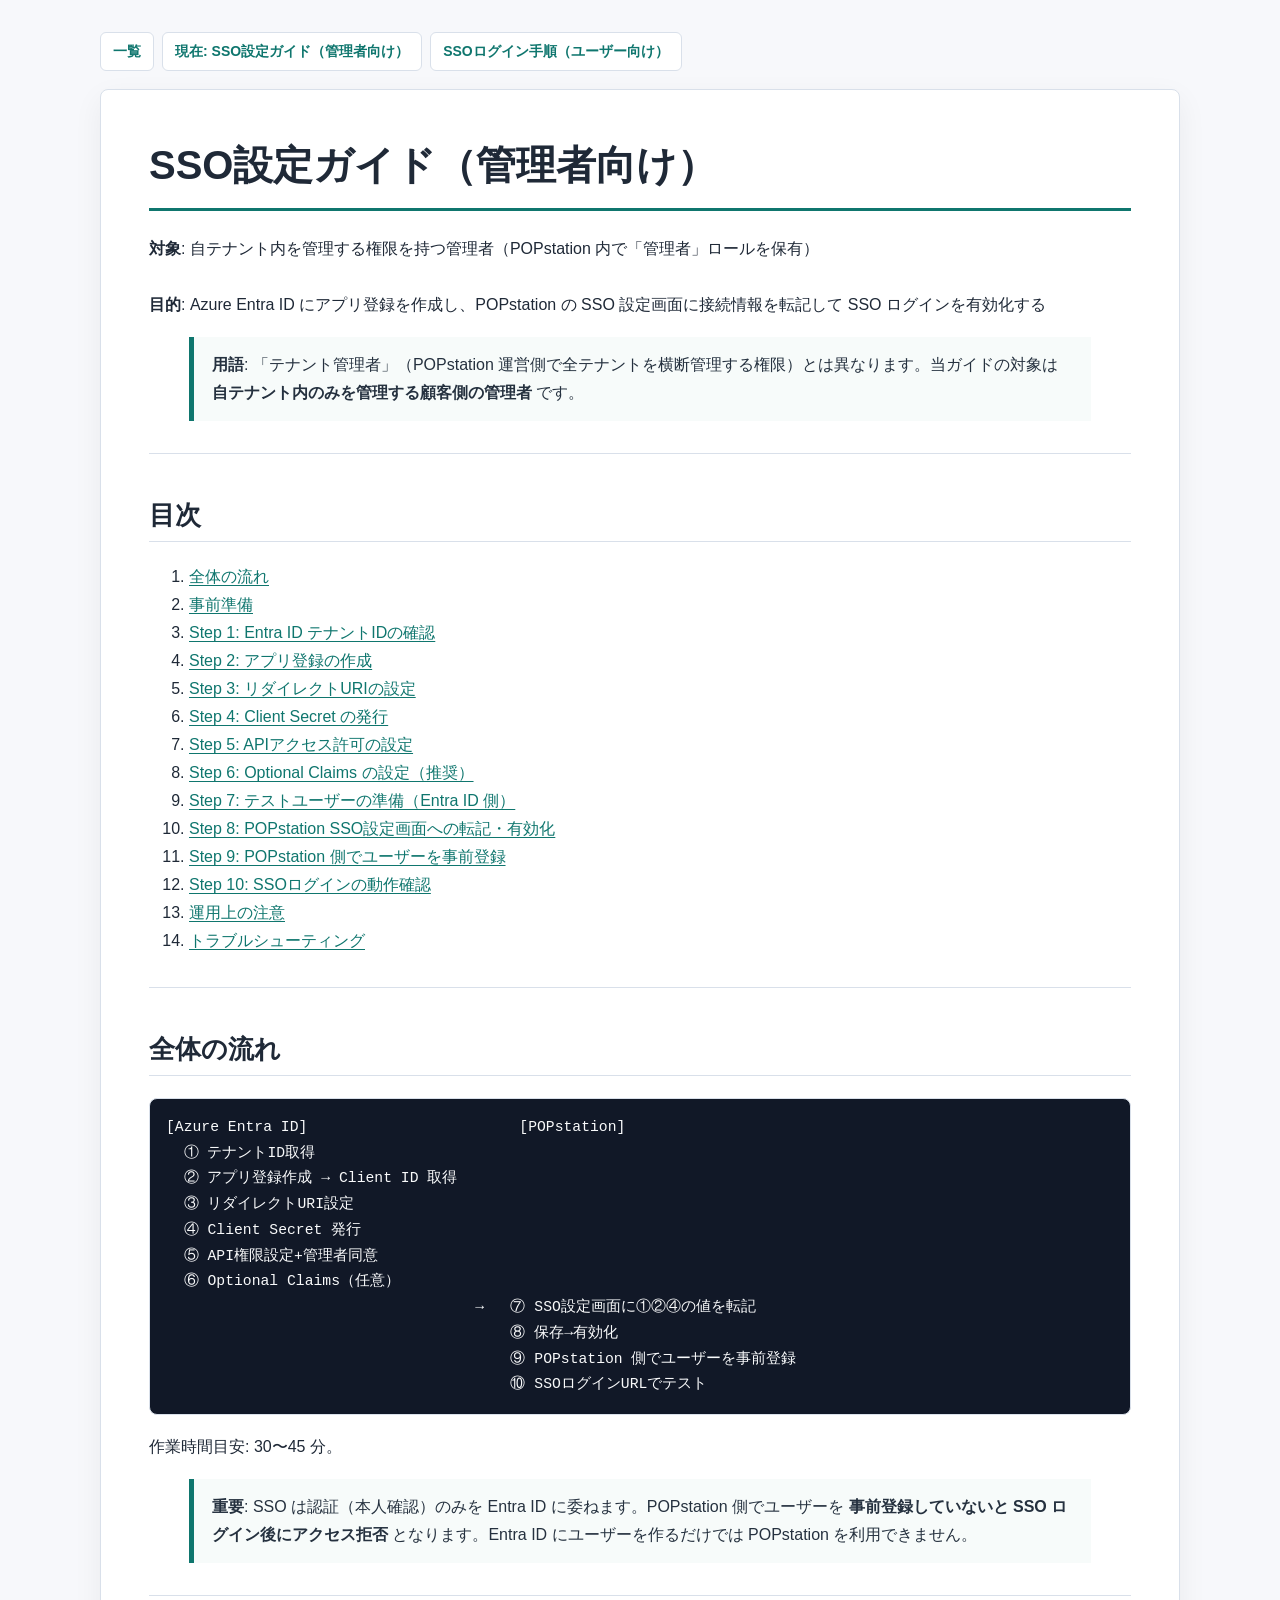
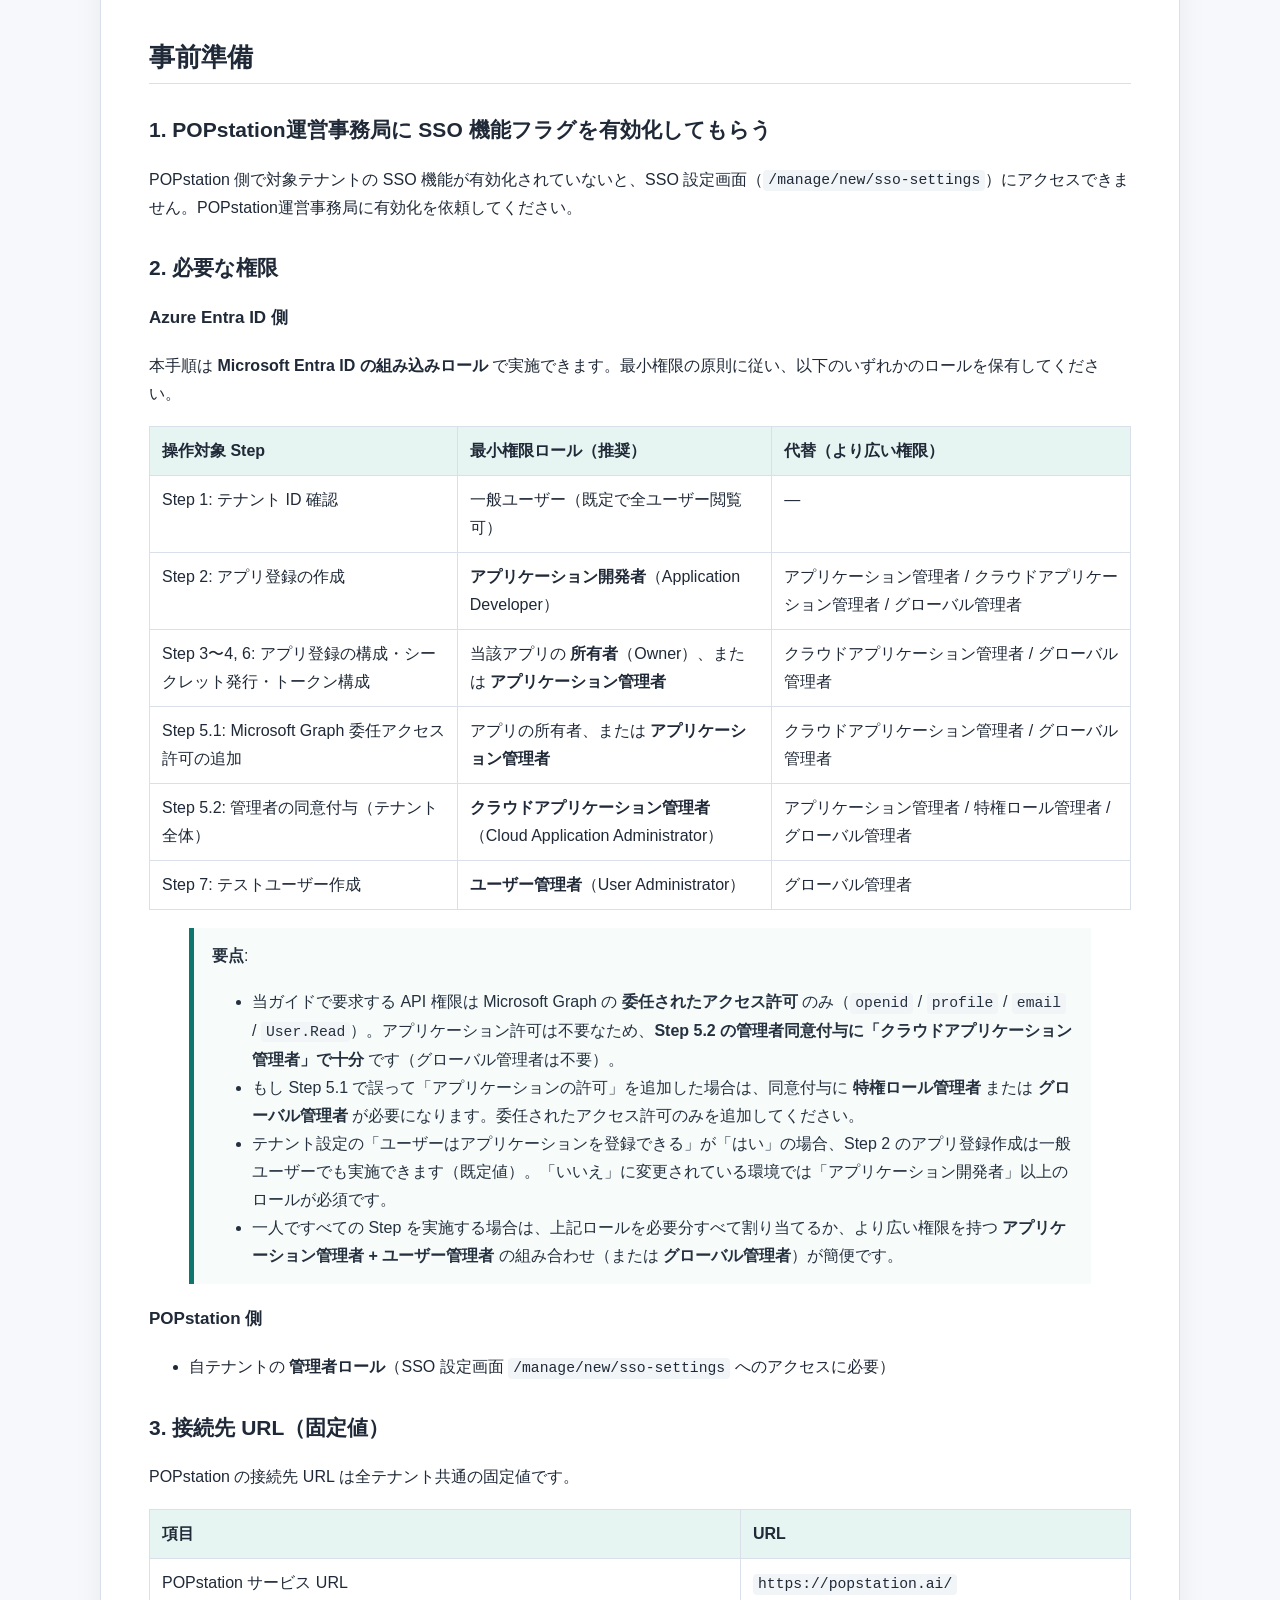
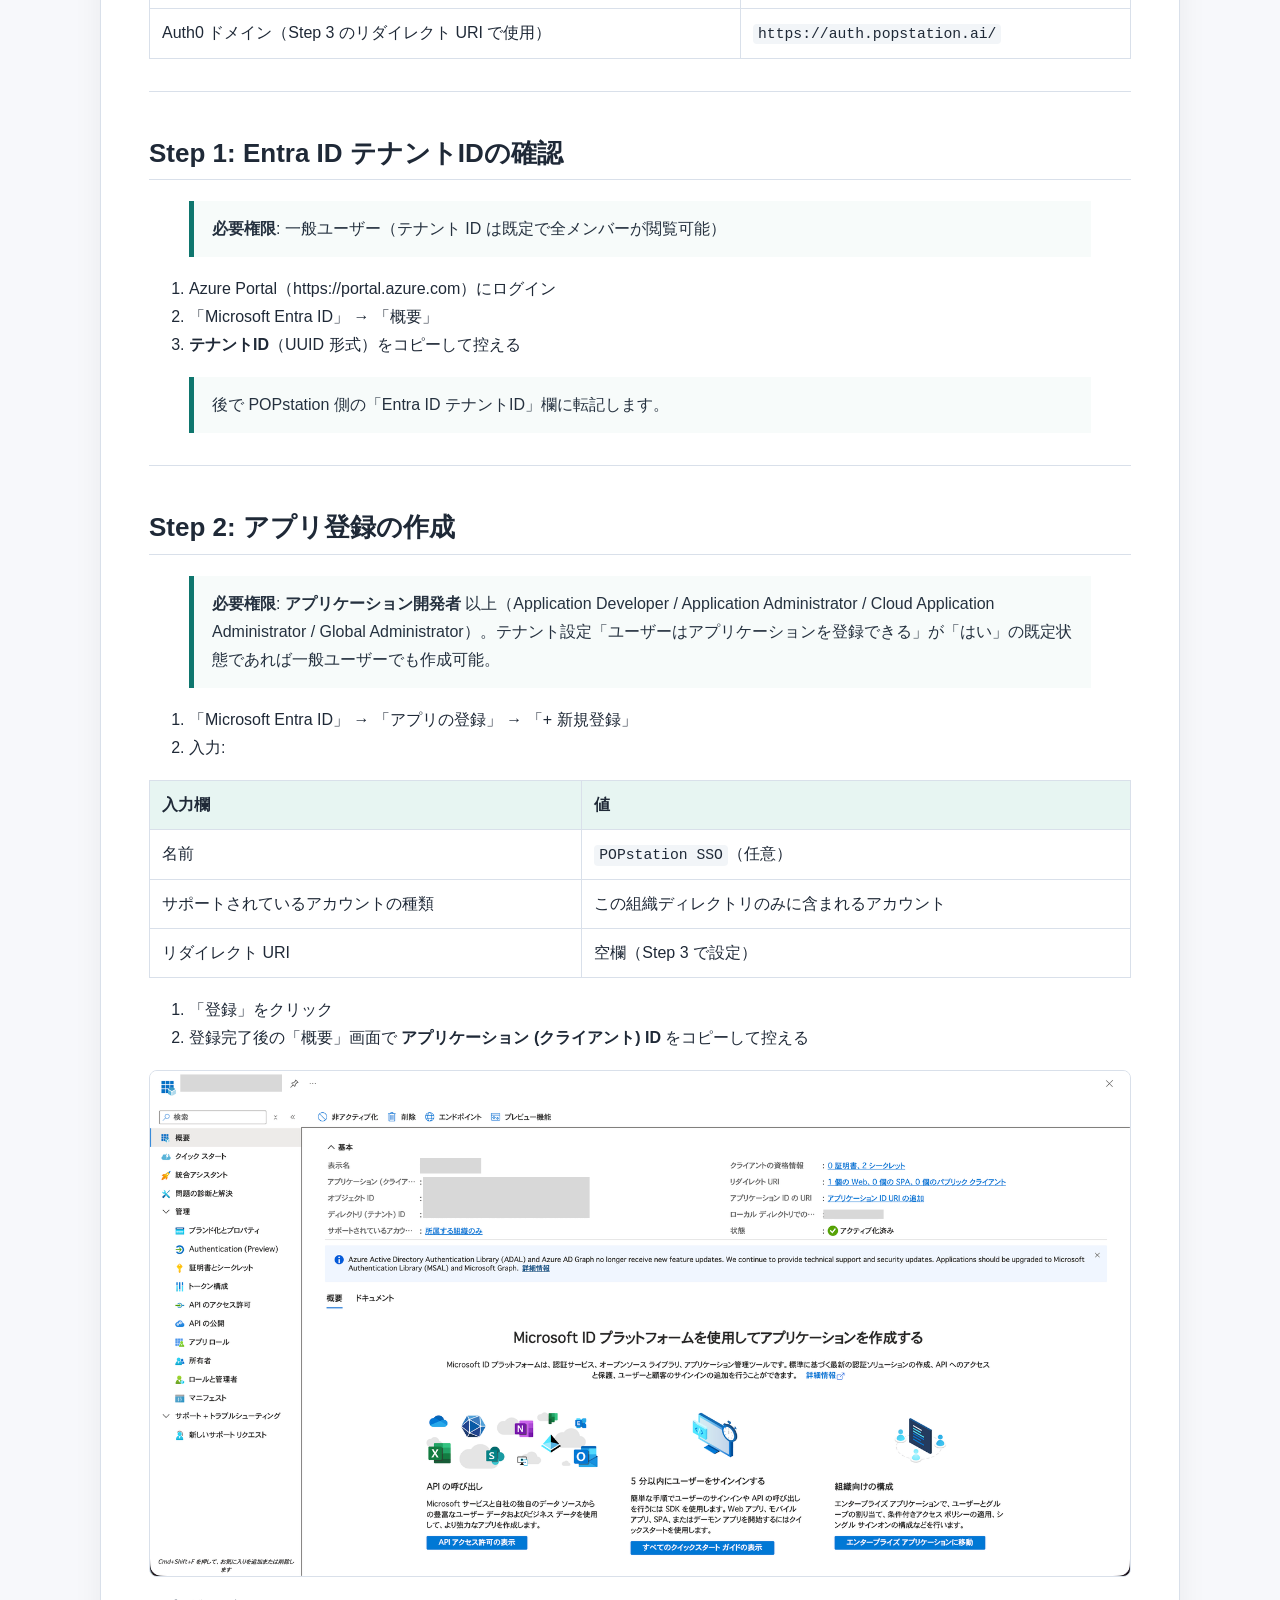
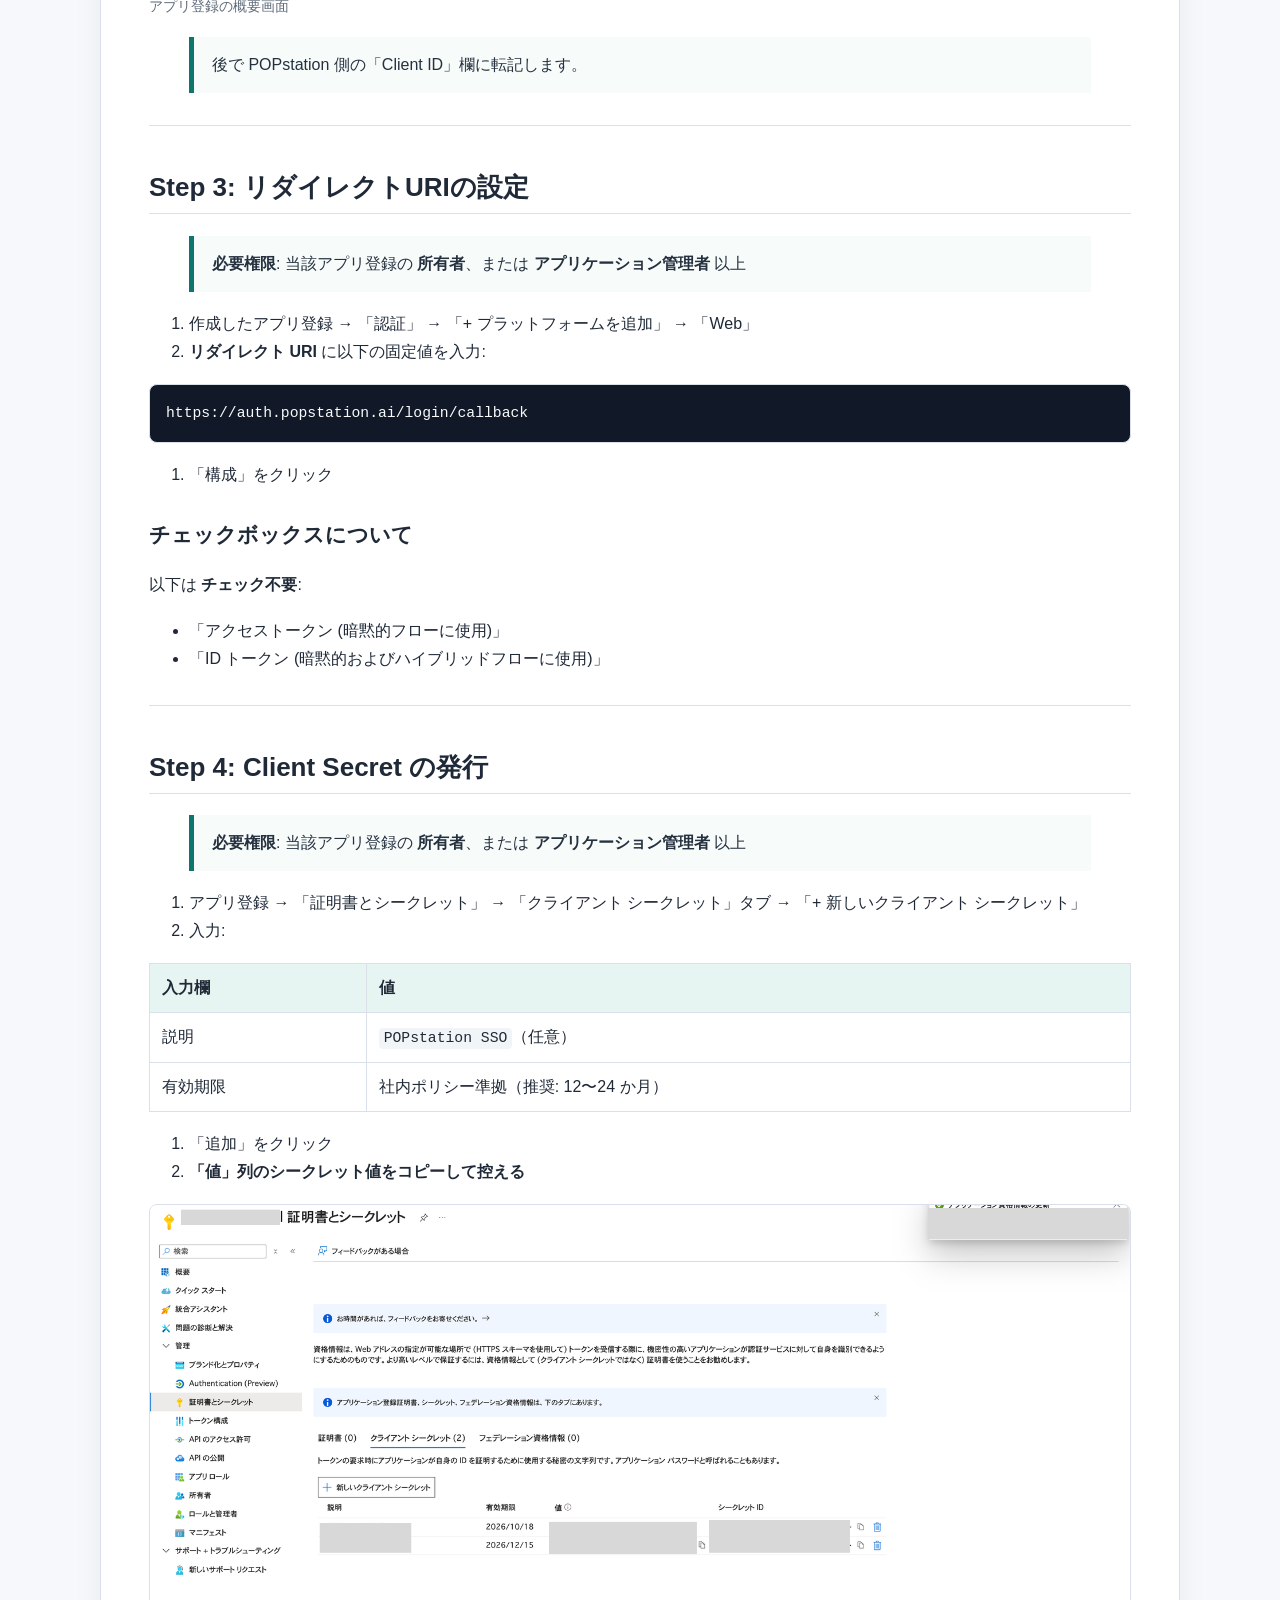
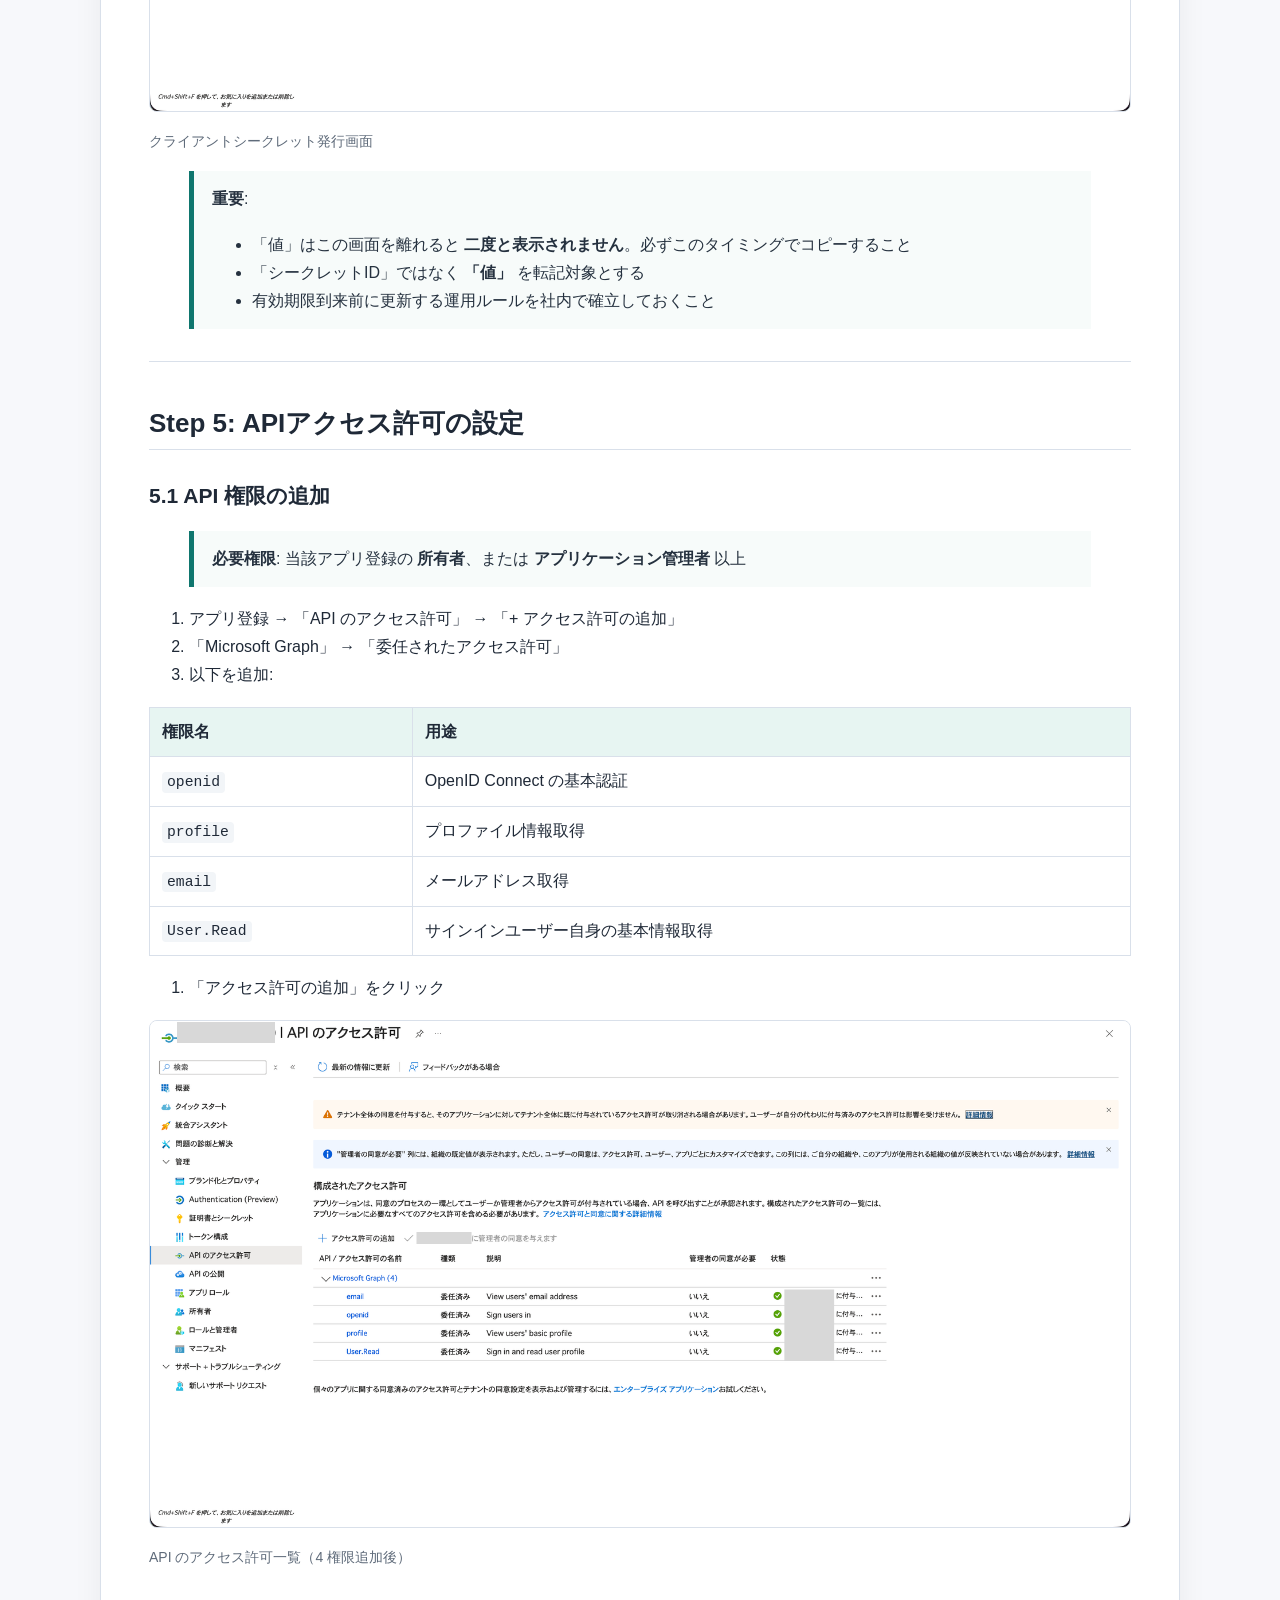
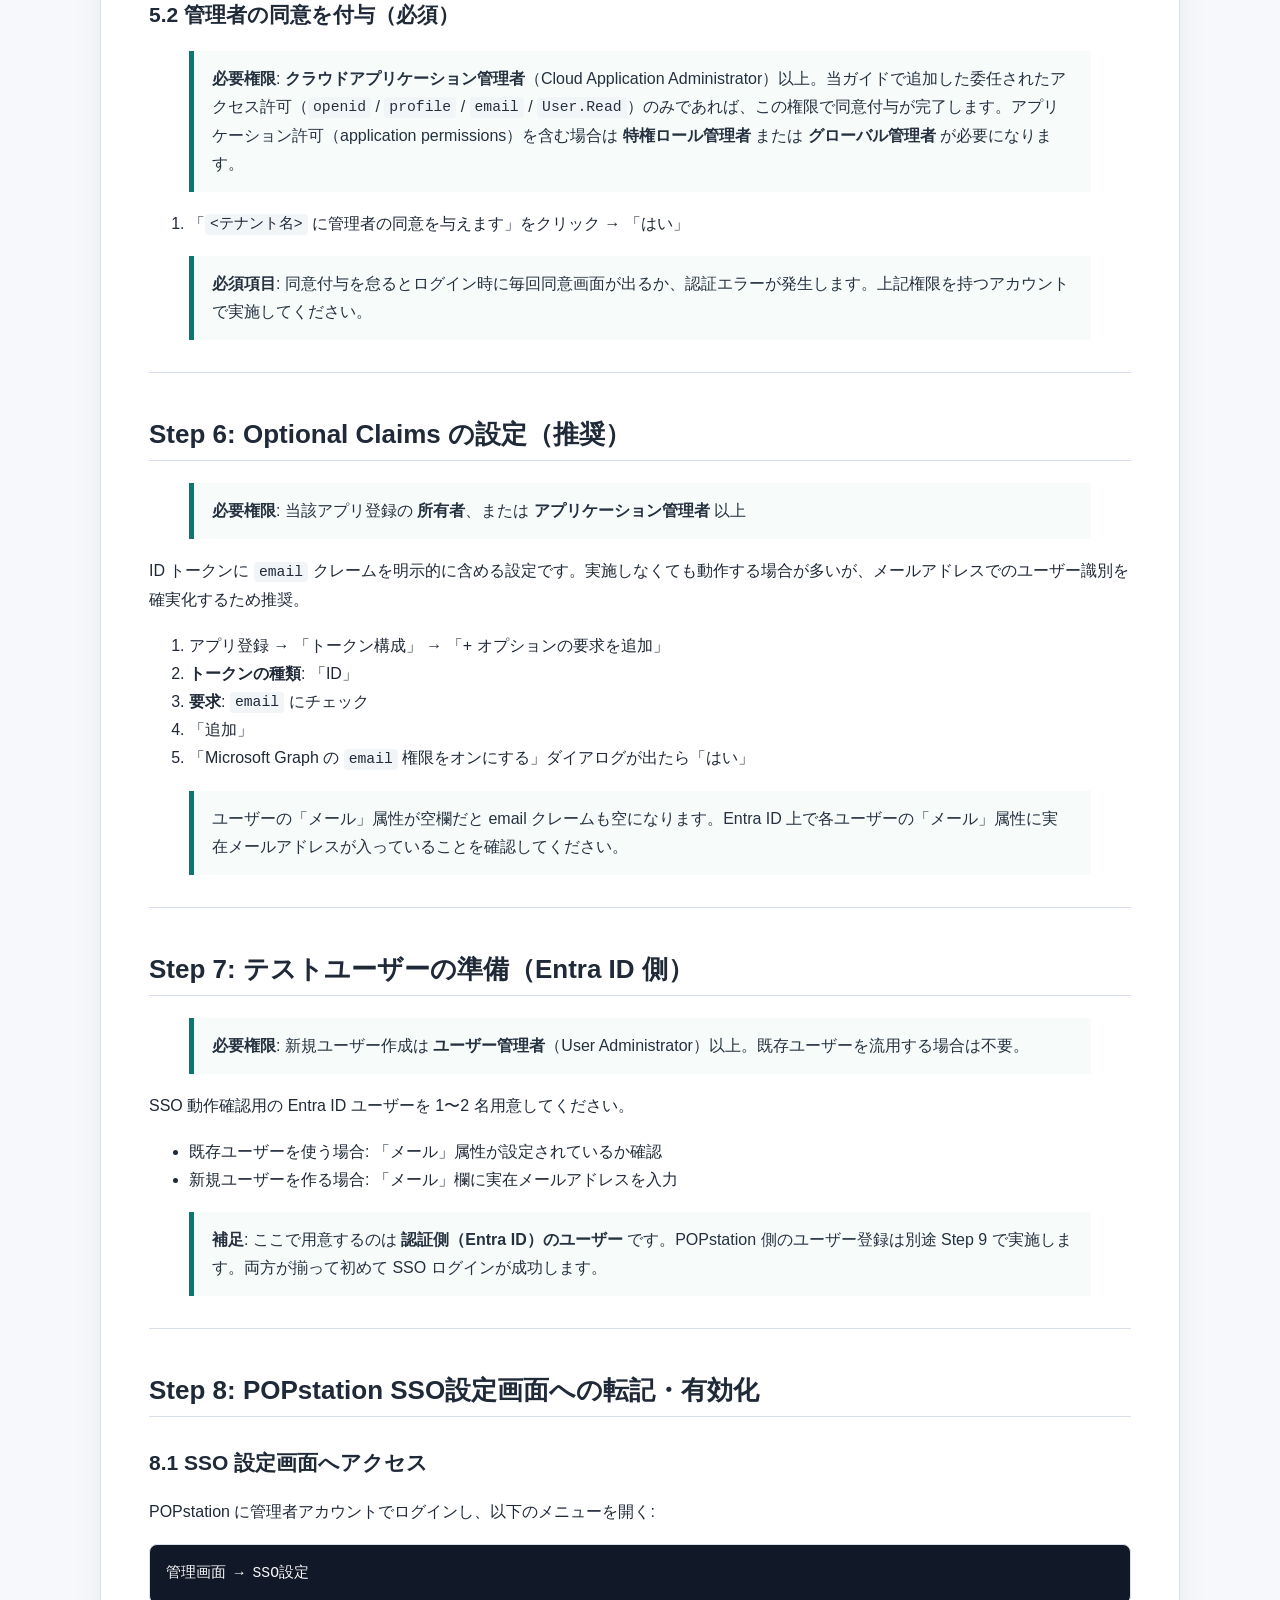
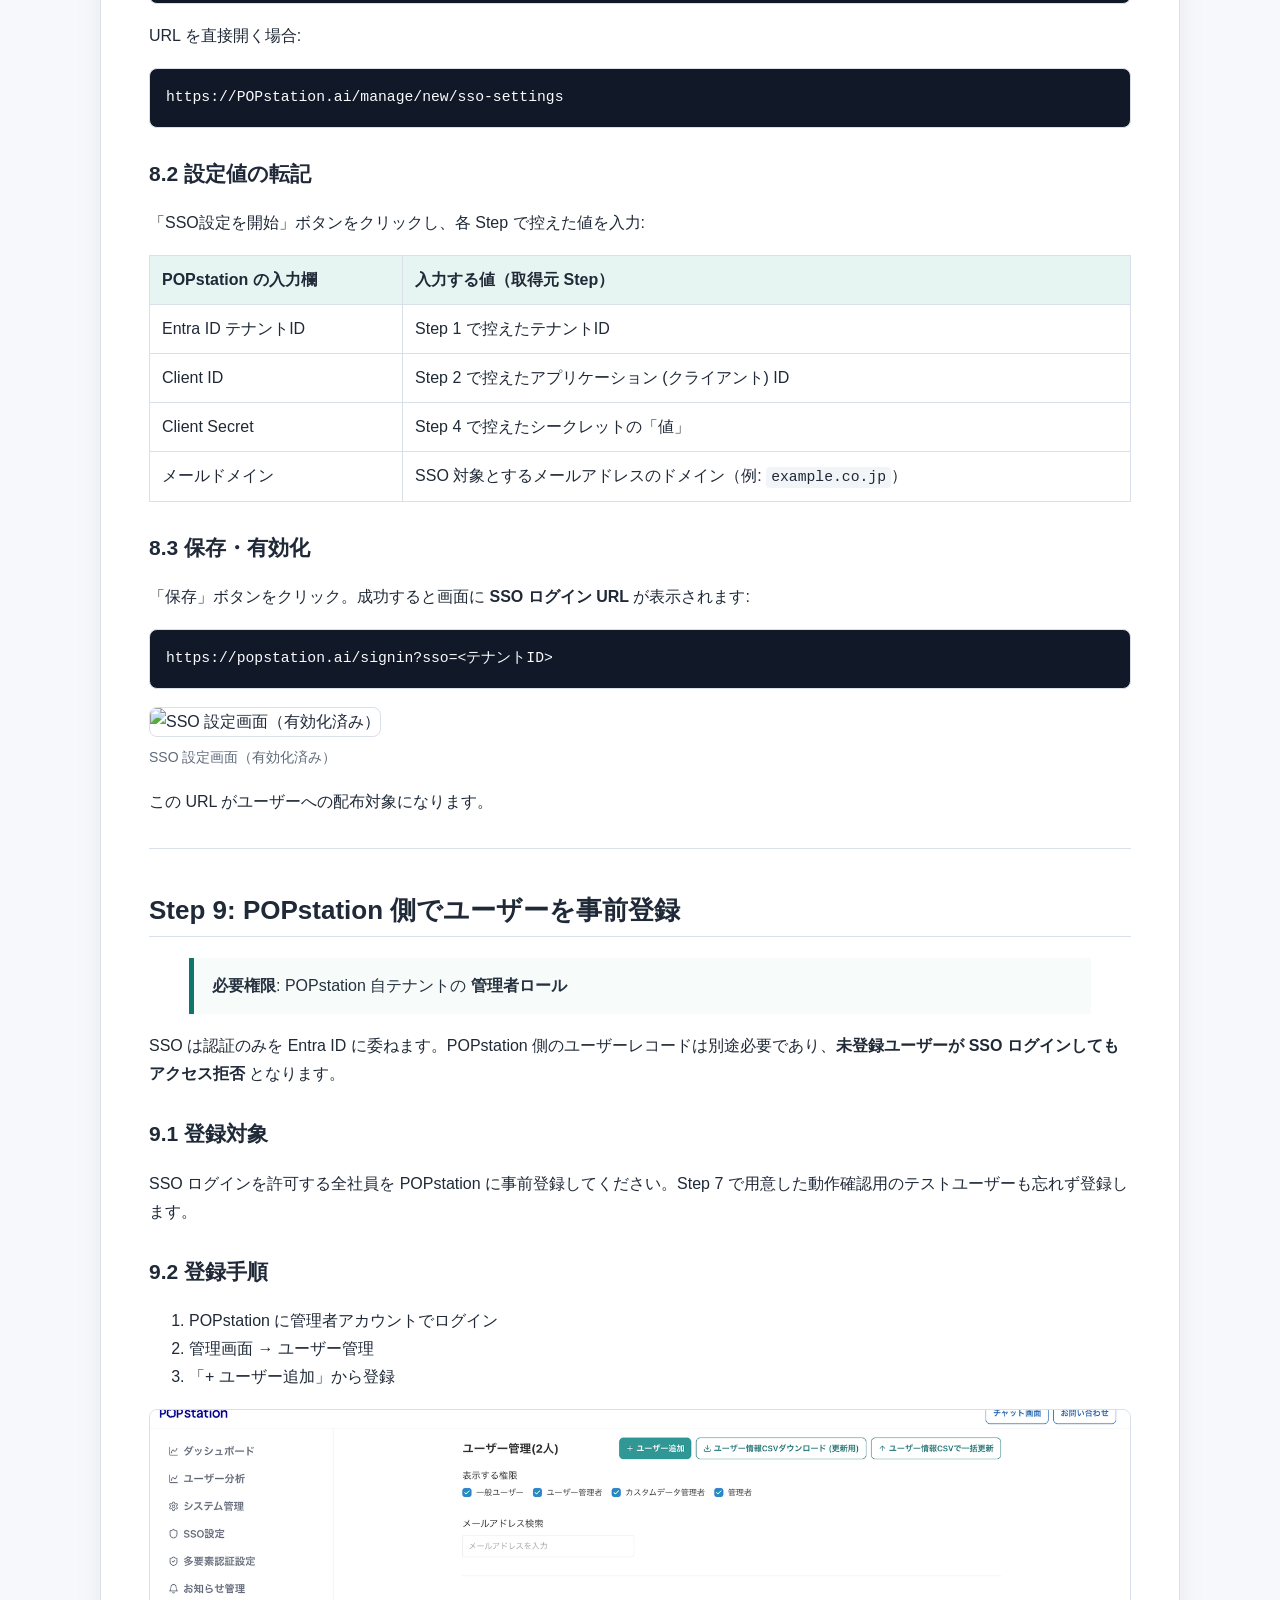
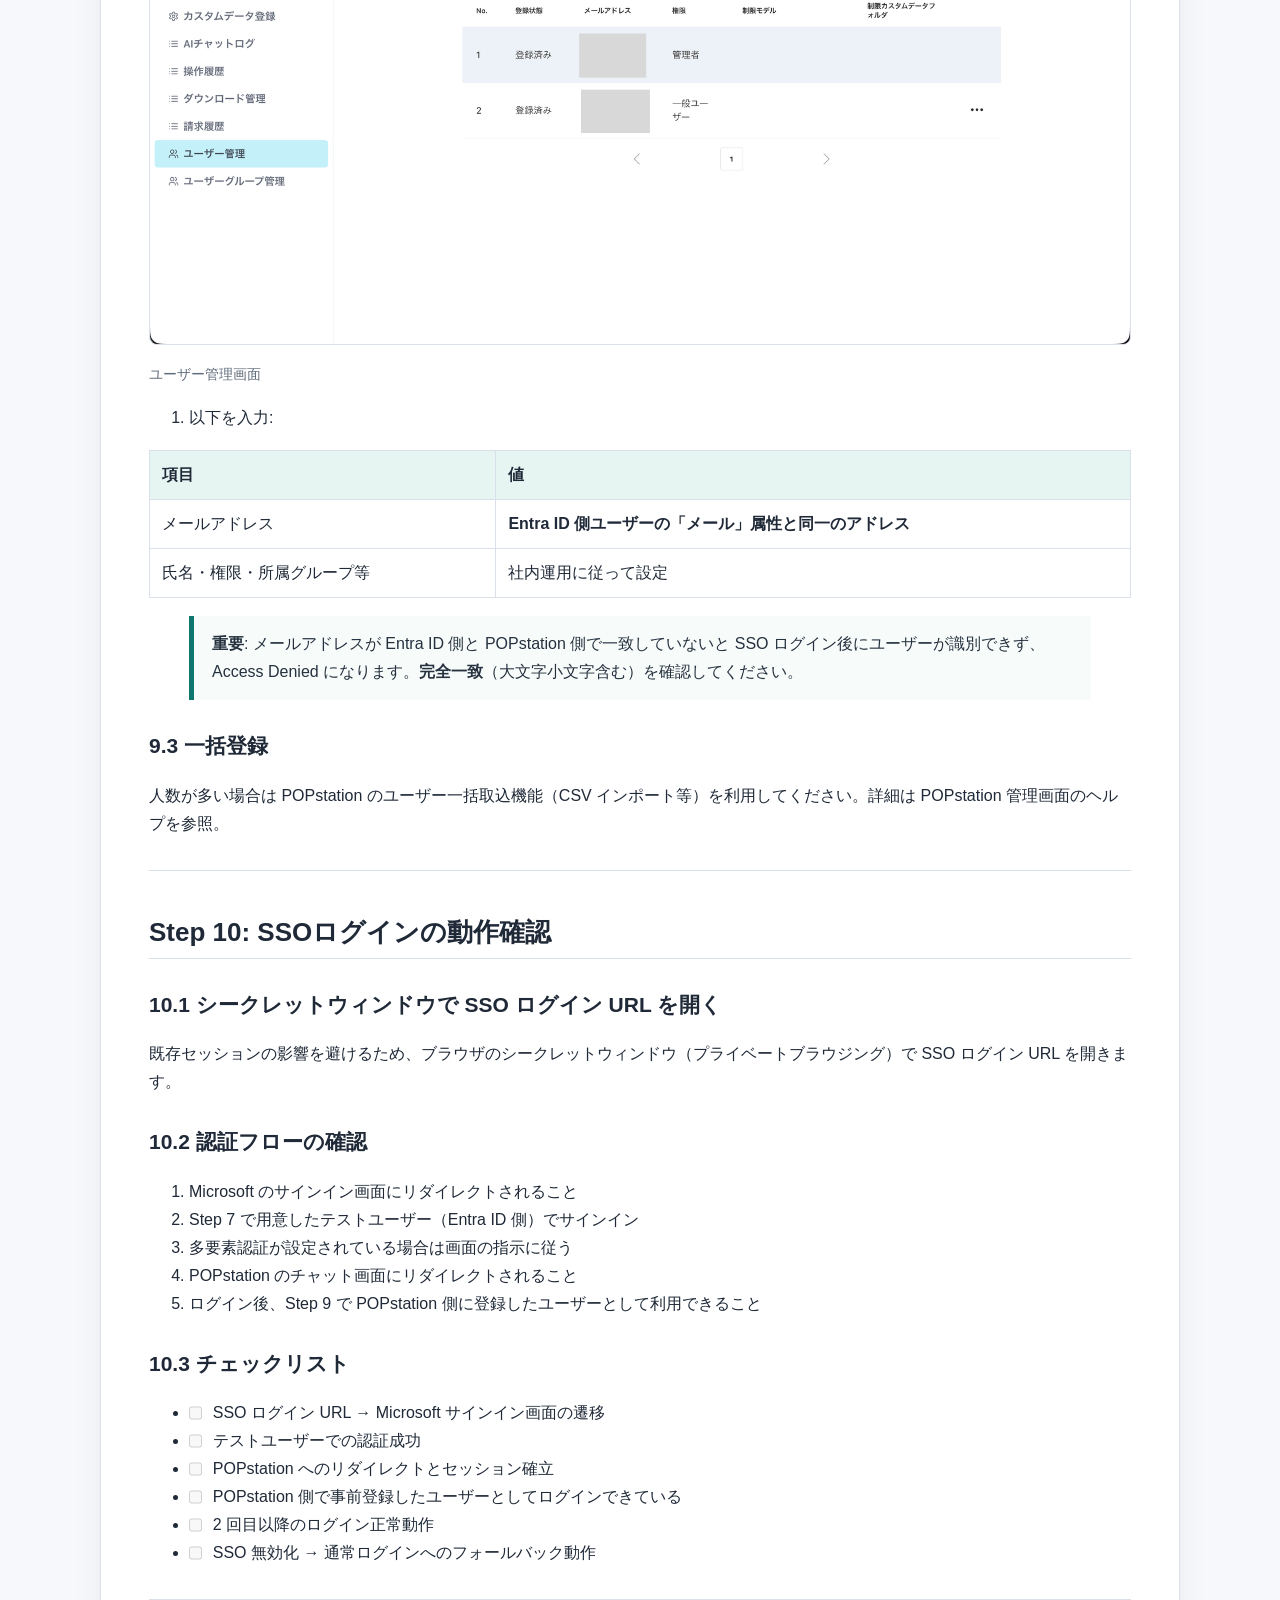
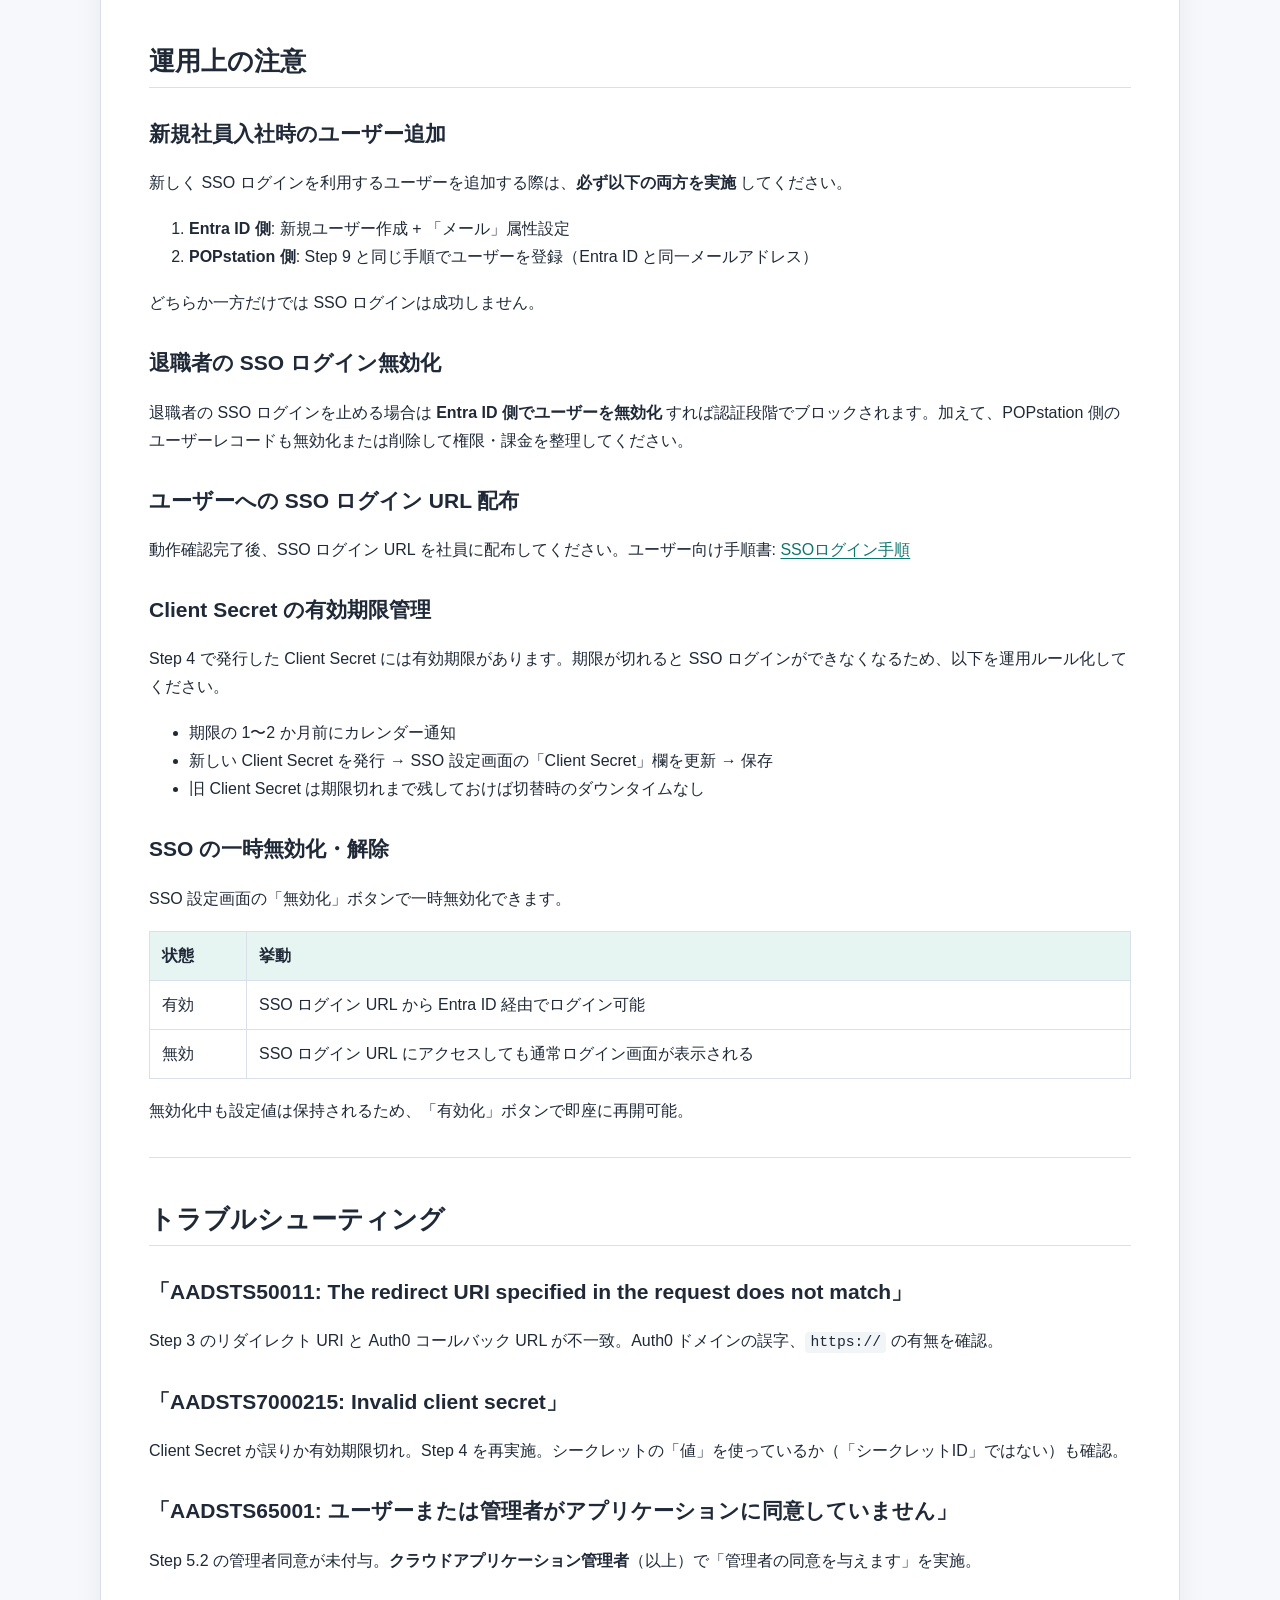
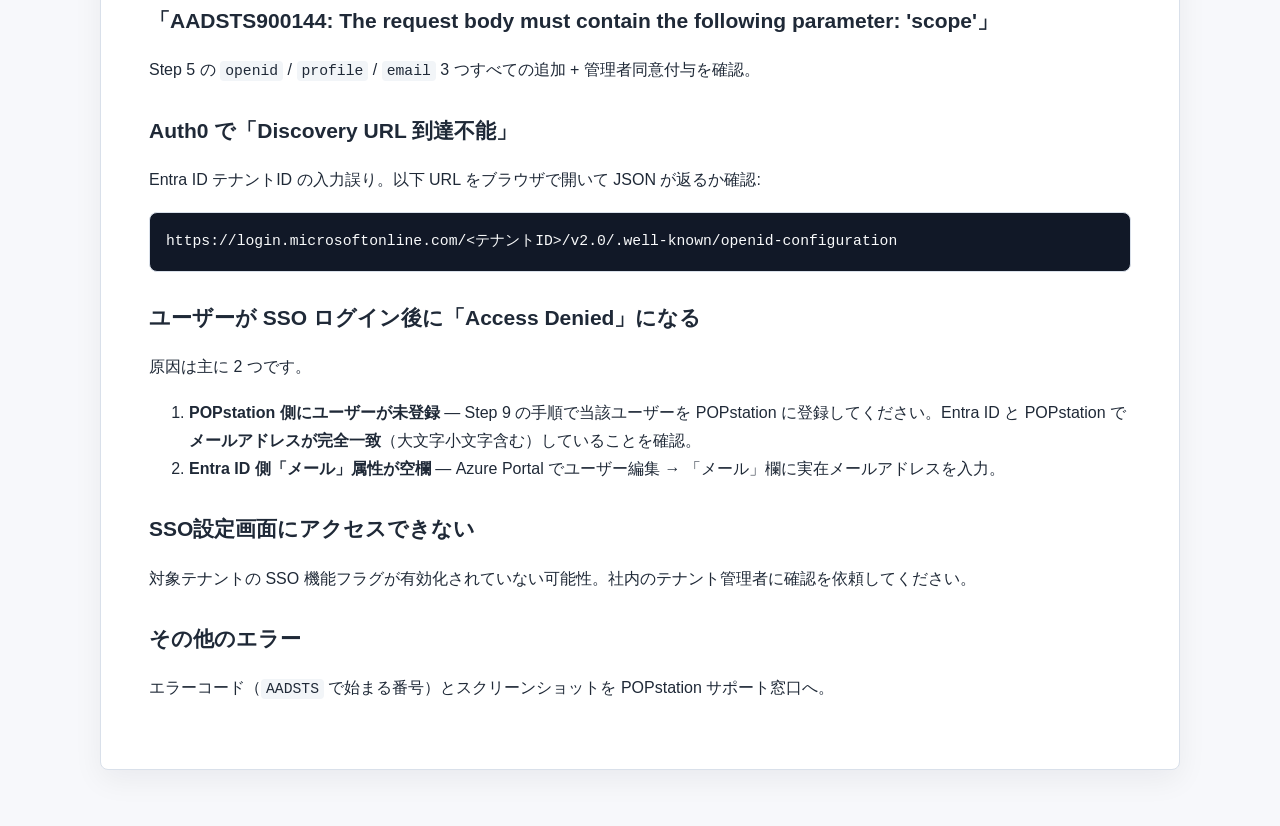
==== commit 12ddaf99: "画像ファイル名の修正 POPが大文字だったので画像読み込みに失敗してたの修正" ====
--- a/sso-admin-azure-setup-guide.html
+++ b/sso-admin-azure-setup-guide.html
@@ -439,7 +439,7 @@
 
 <p>「保存」ボタンをクリック。成功すると画面に <strong>SSO ログイン URL</strong> が表示されます:</p>
 
-<pre><code>https://POPstation.ai/signin?sso=&lt;テナントID&gt;</code></pre>
+<pre><code>https://popstation.ai/signin?sso=&lt;テナントID&gt;</code></pre>
 
 <figure><img src="images/sso/04-POPstation-sso-settings.png" alt="SSO 設定画面（有効化済み）"><figcaption>SSO 設定画面（有効化済み）</figcaption></figure>
 
@@ -467,7 +467,7 @@
 <li>「+ ユーザー追加」から登録</li>
 </ol>
 
-<figure><img src="images/sso/05-POPstation-user-add.png" alt="ユーザー管理画面"><figcaption>ユーザー管理画面</figcaption></figure>
+<figure><img src="images/sso/05-popstation-user-add.png" alt="ユーザー管理画面"><figcaption>ユーザー管理画面</figcaption></figure>
 
 <ol>
 <li>以下を入力:</li>
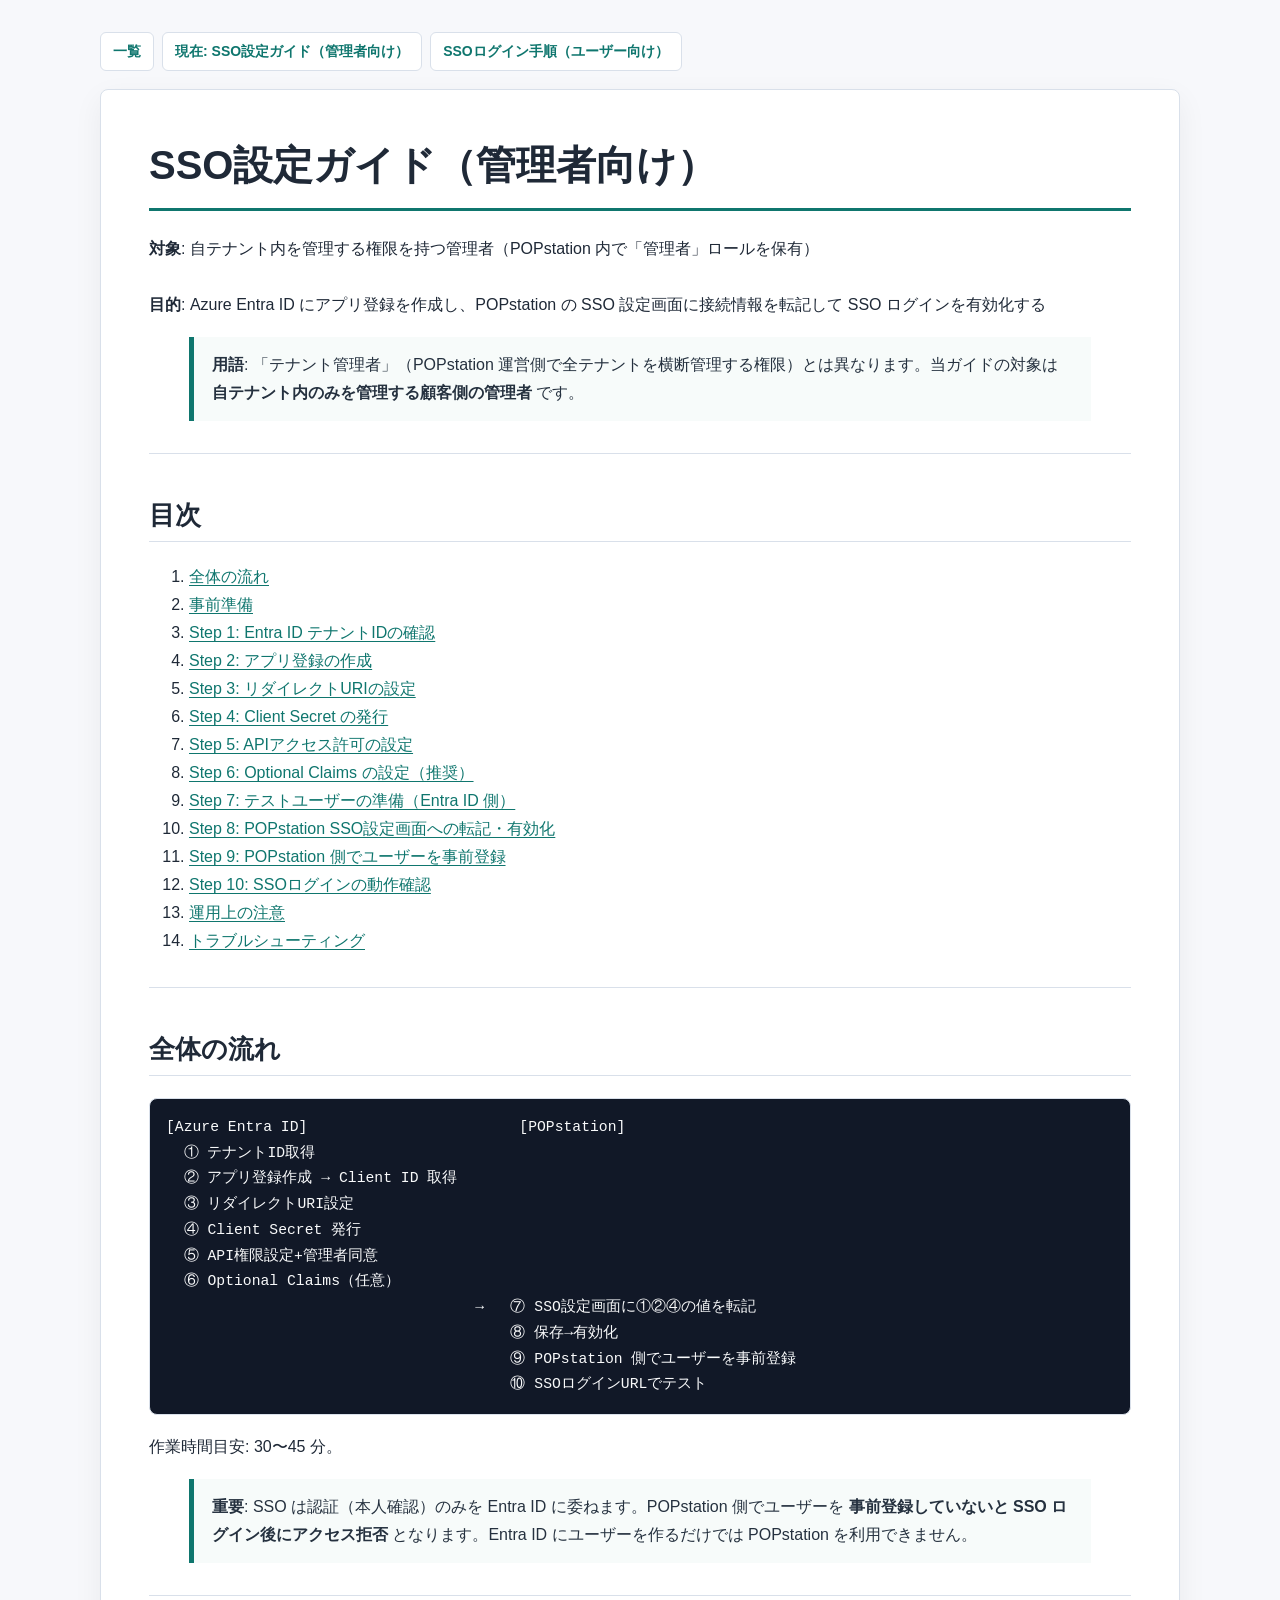
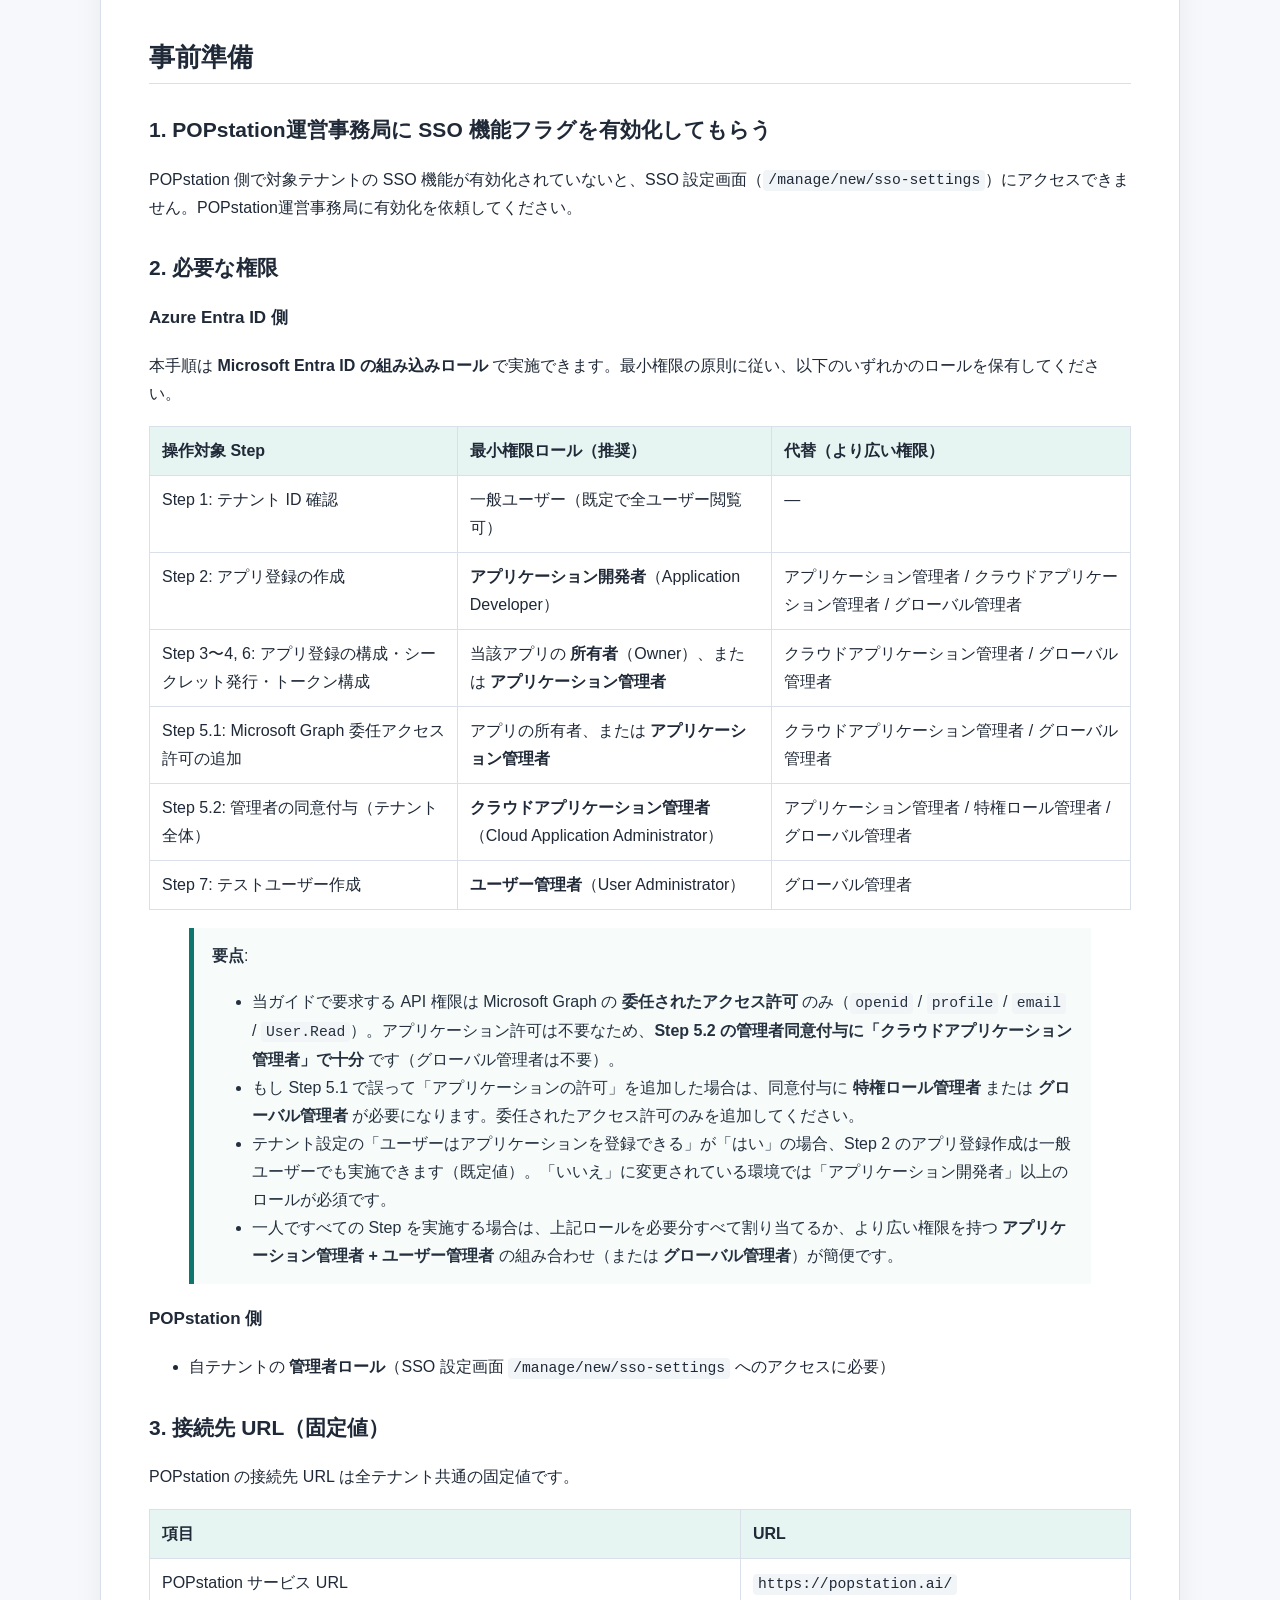
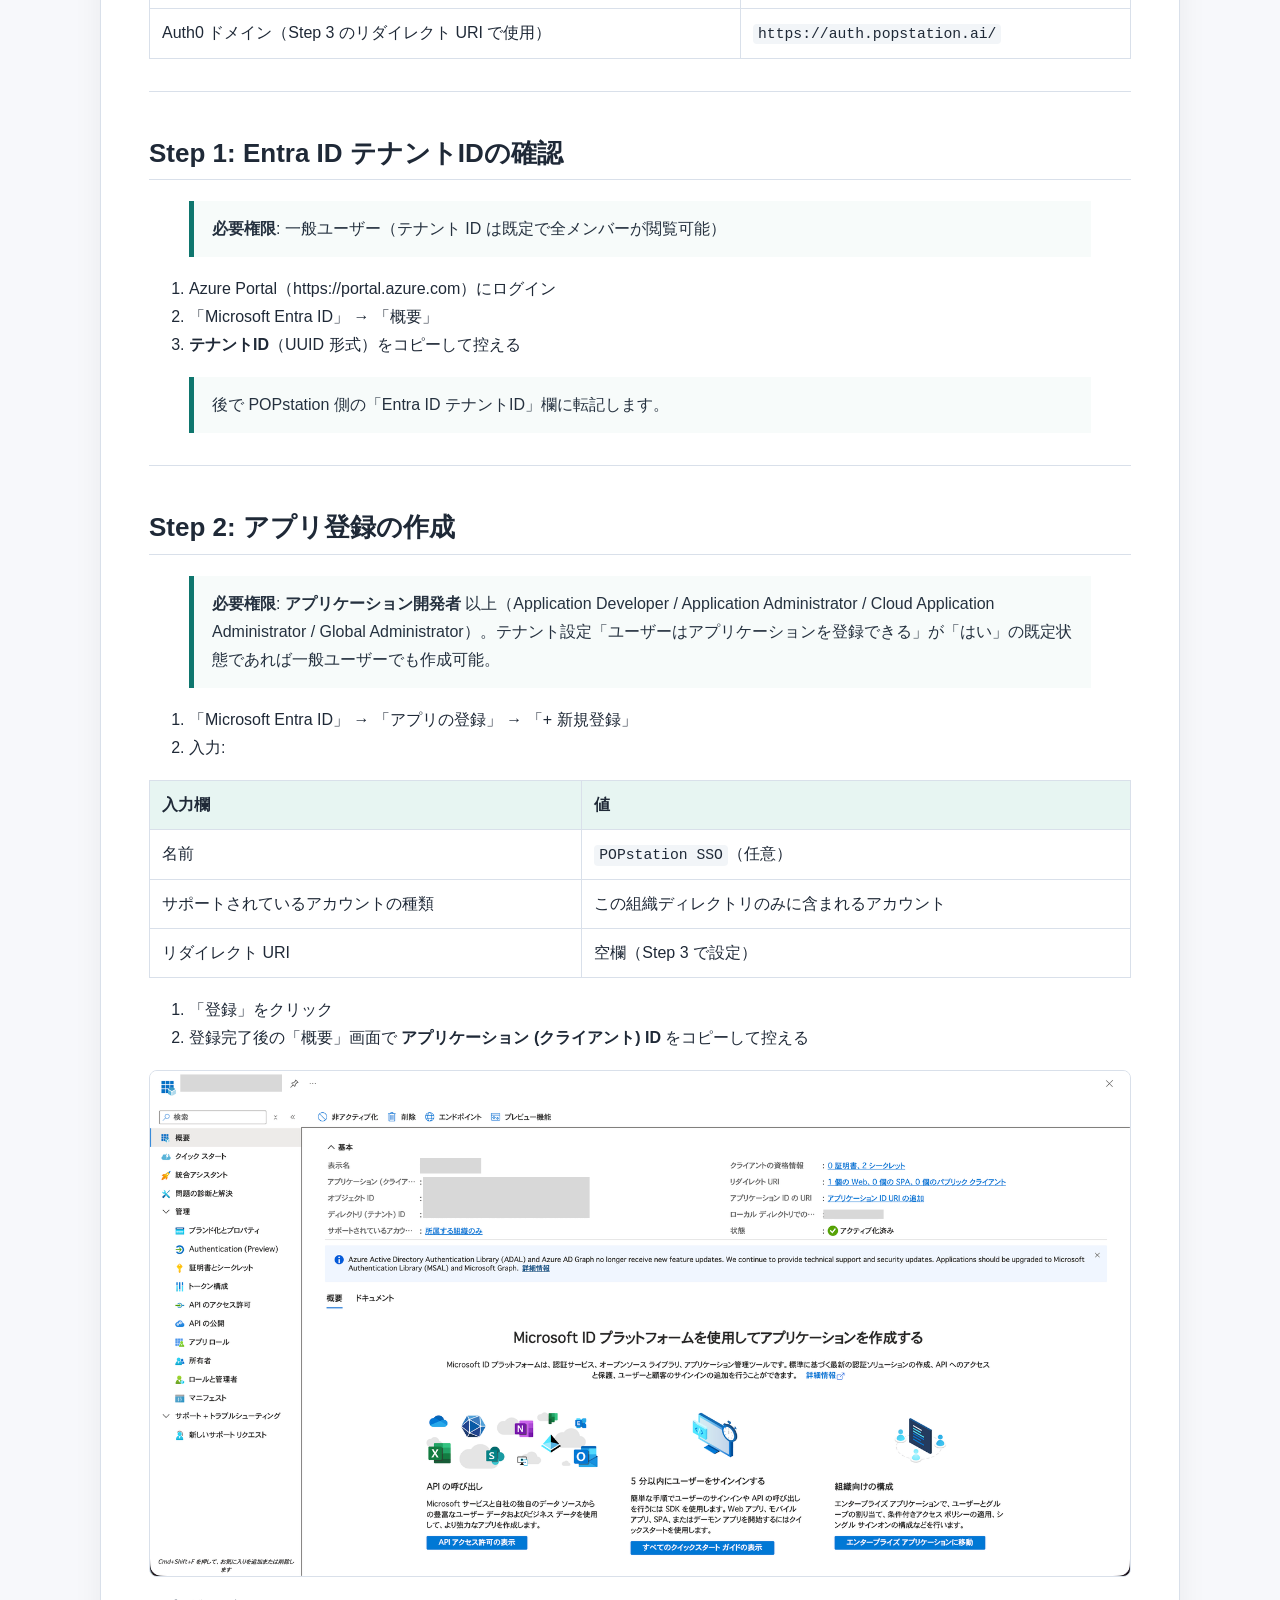
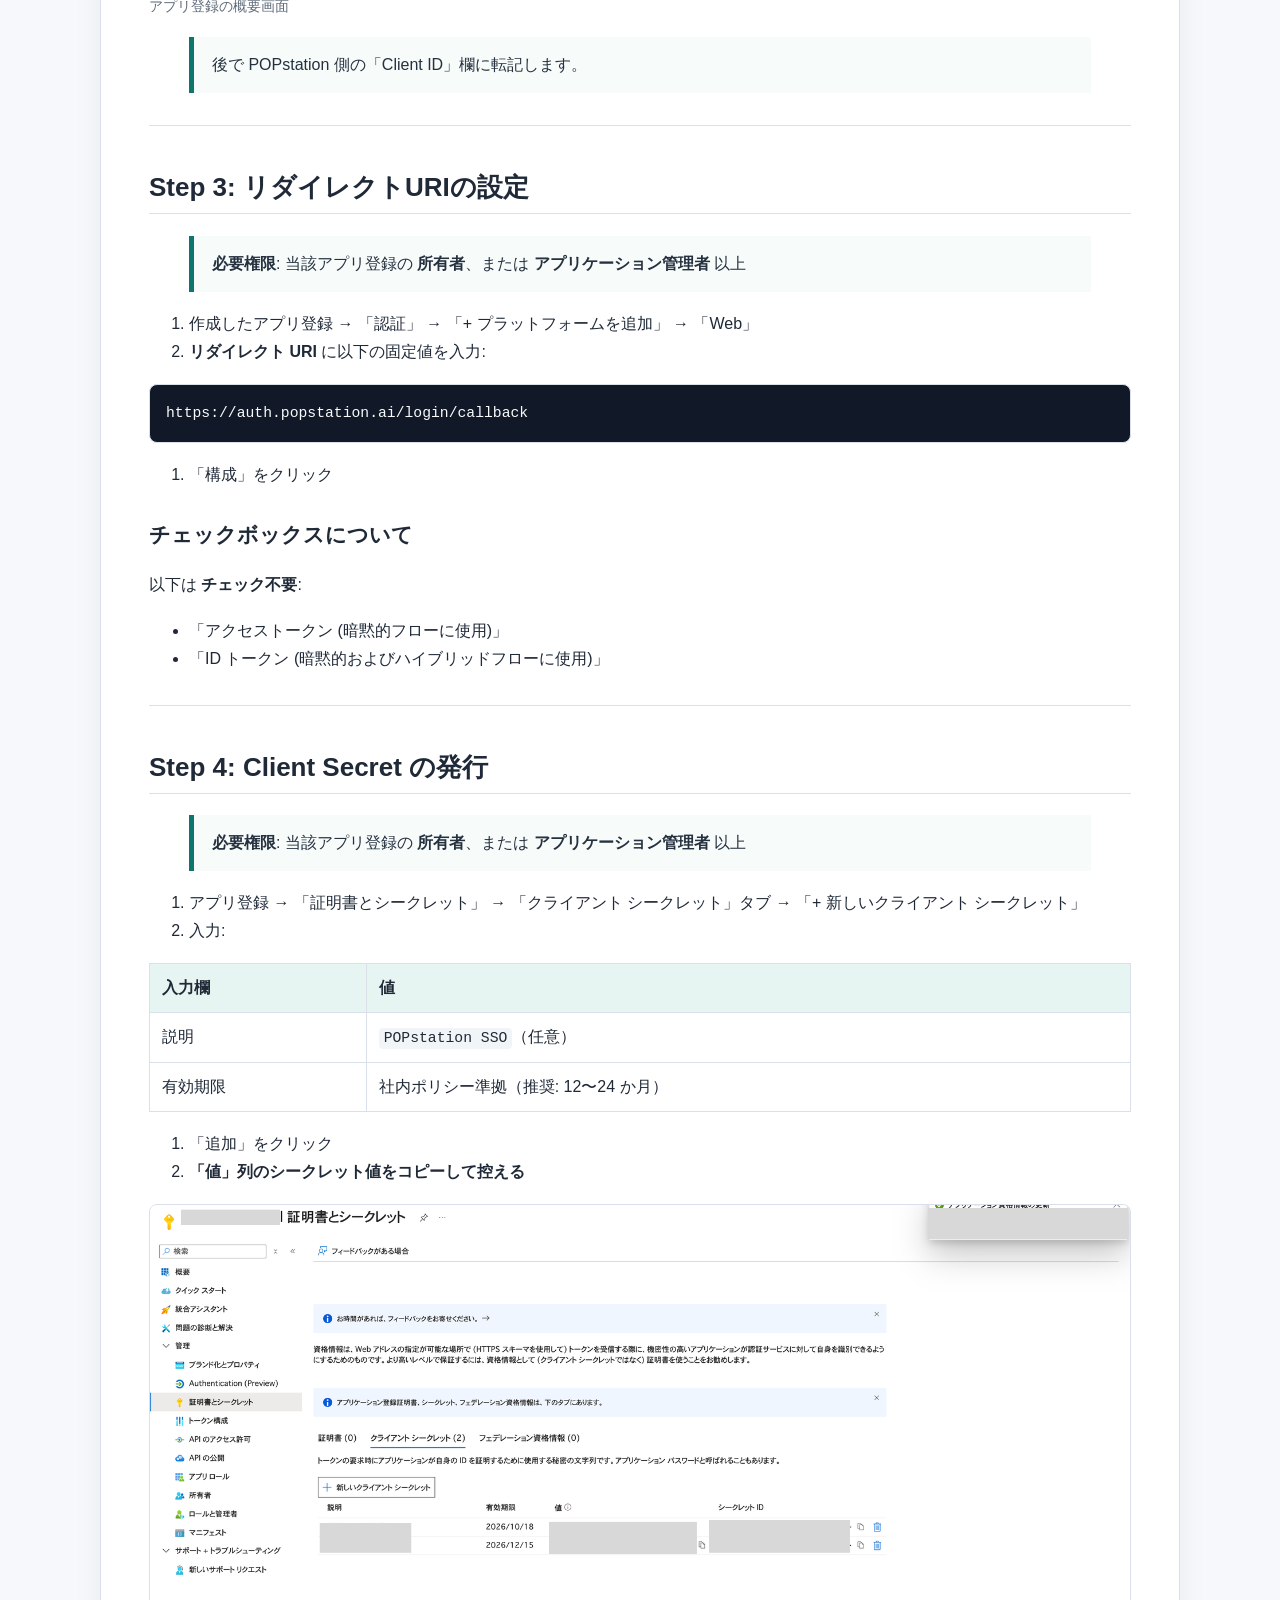
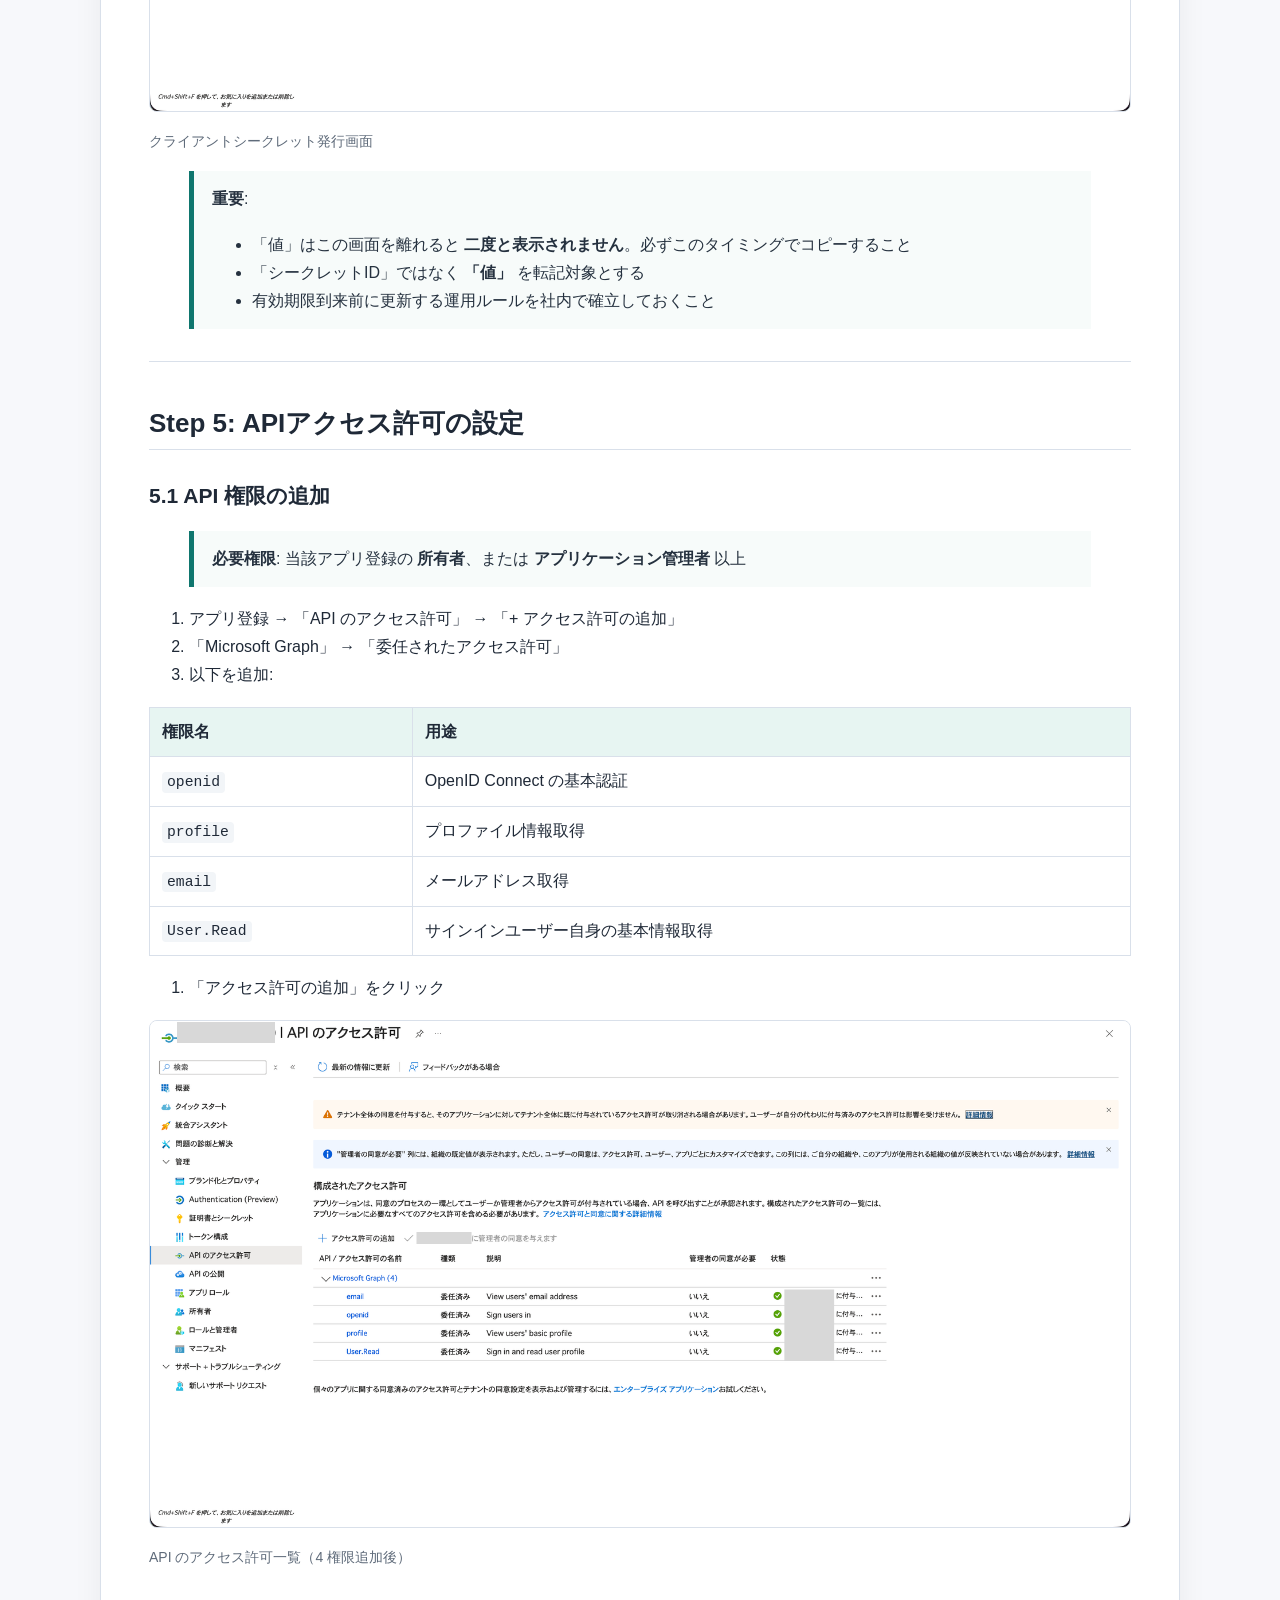
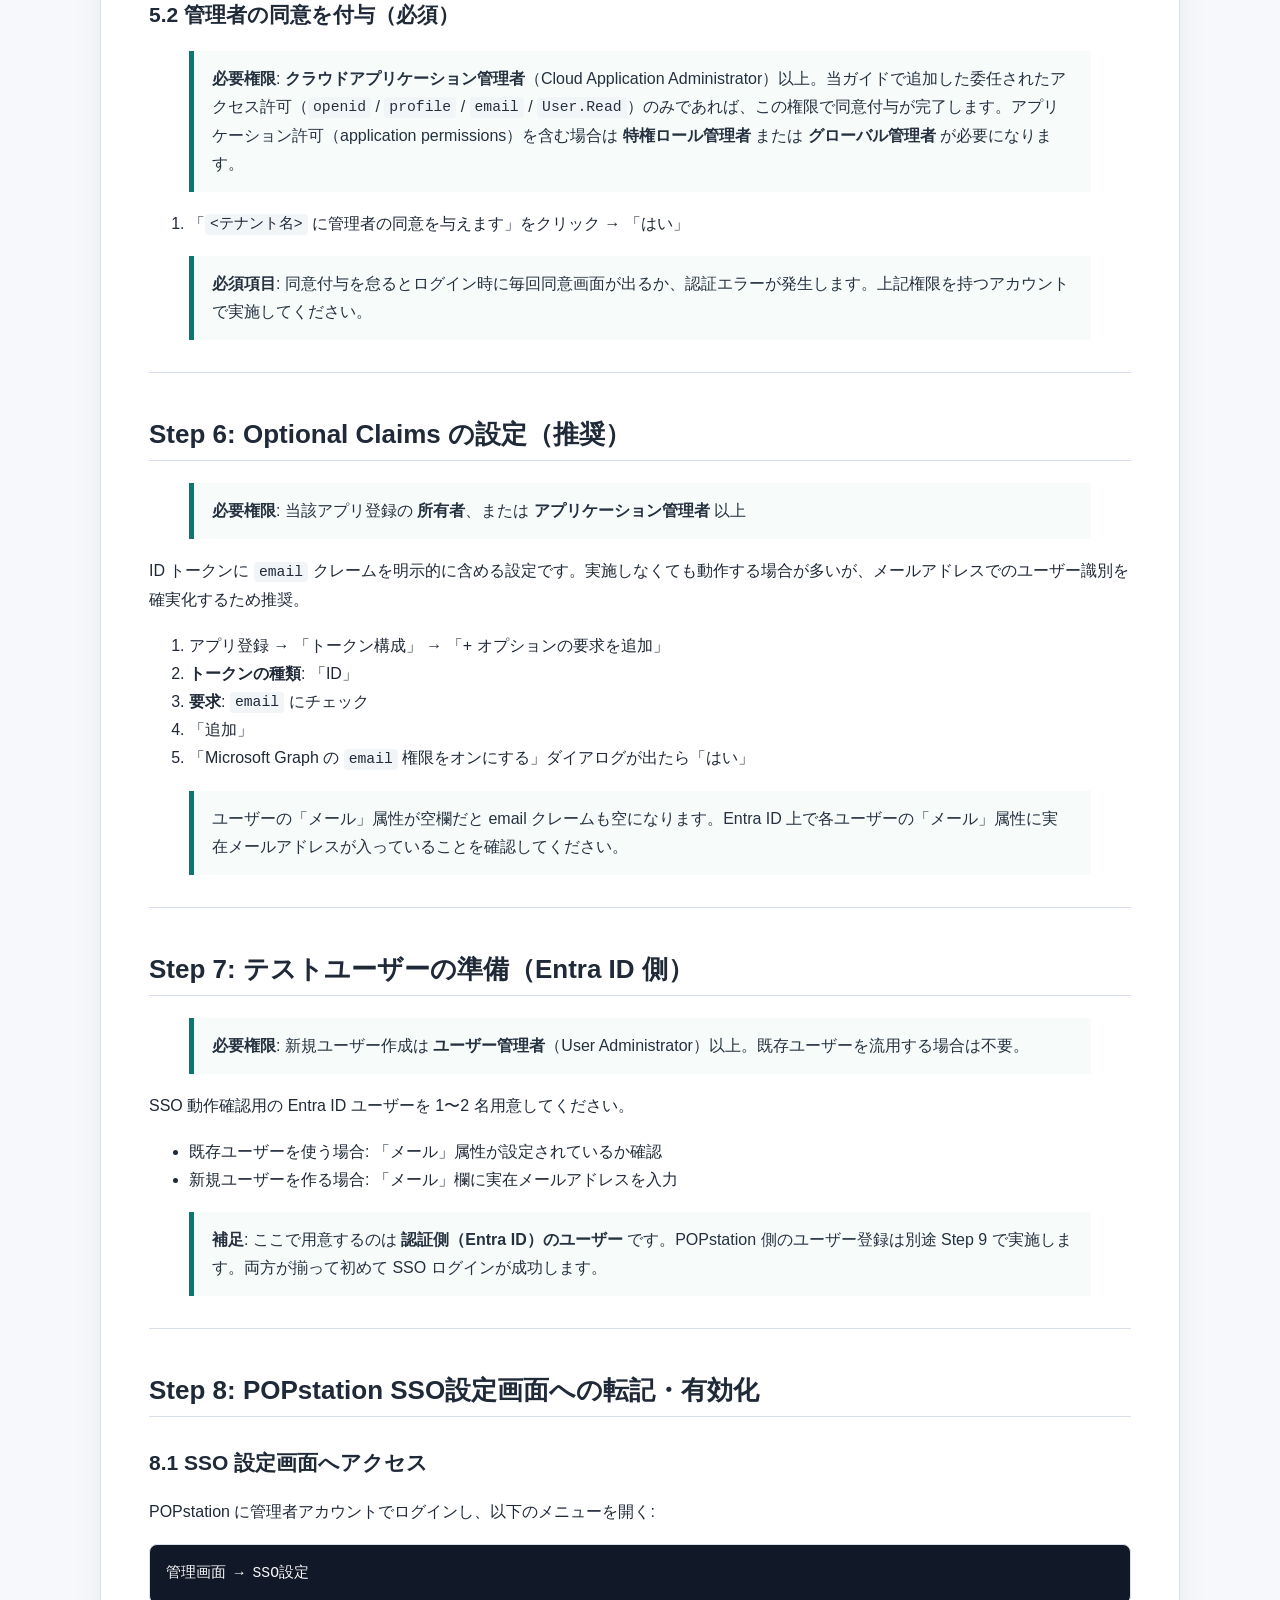
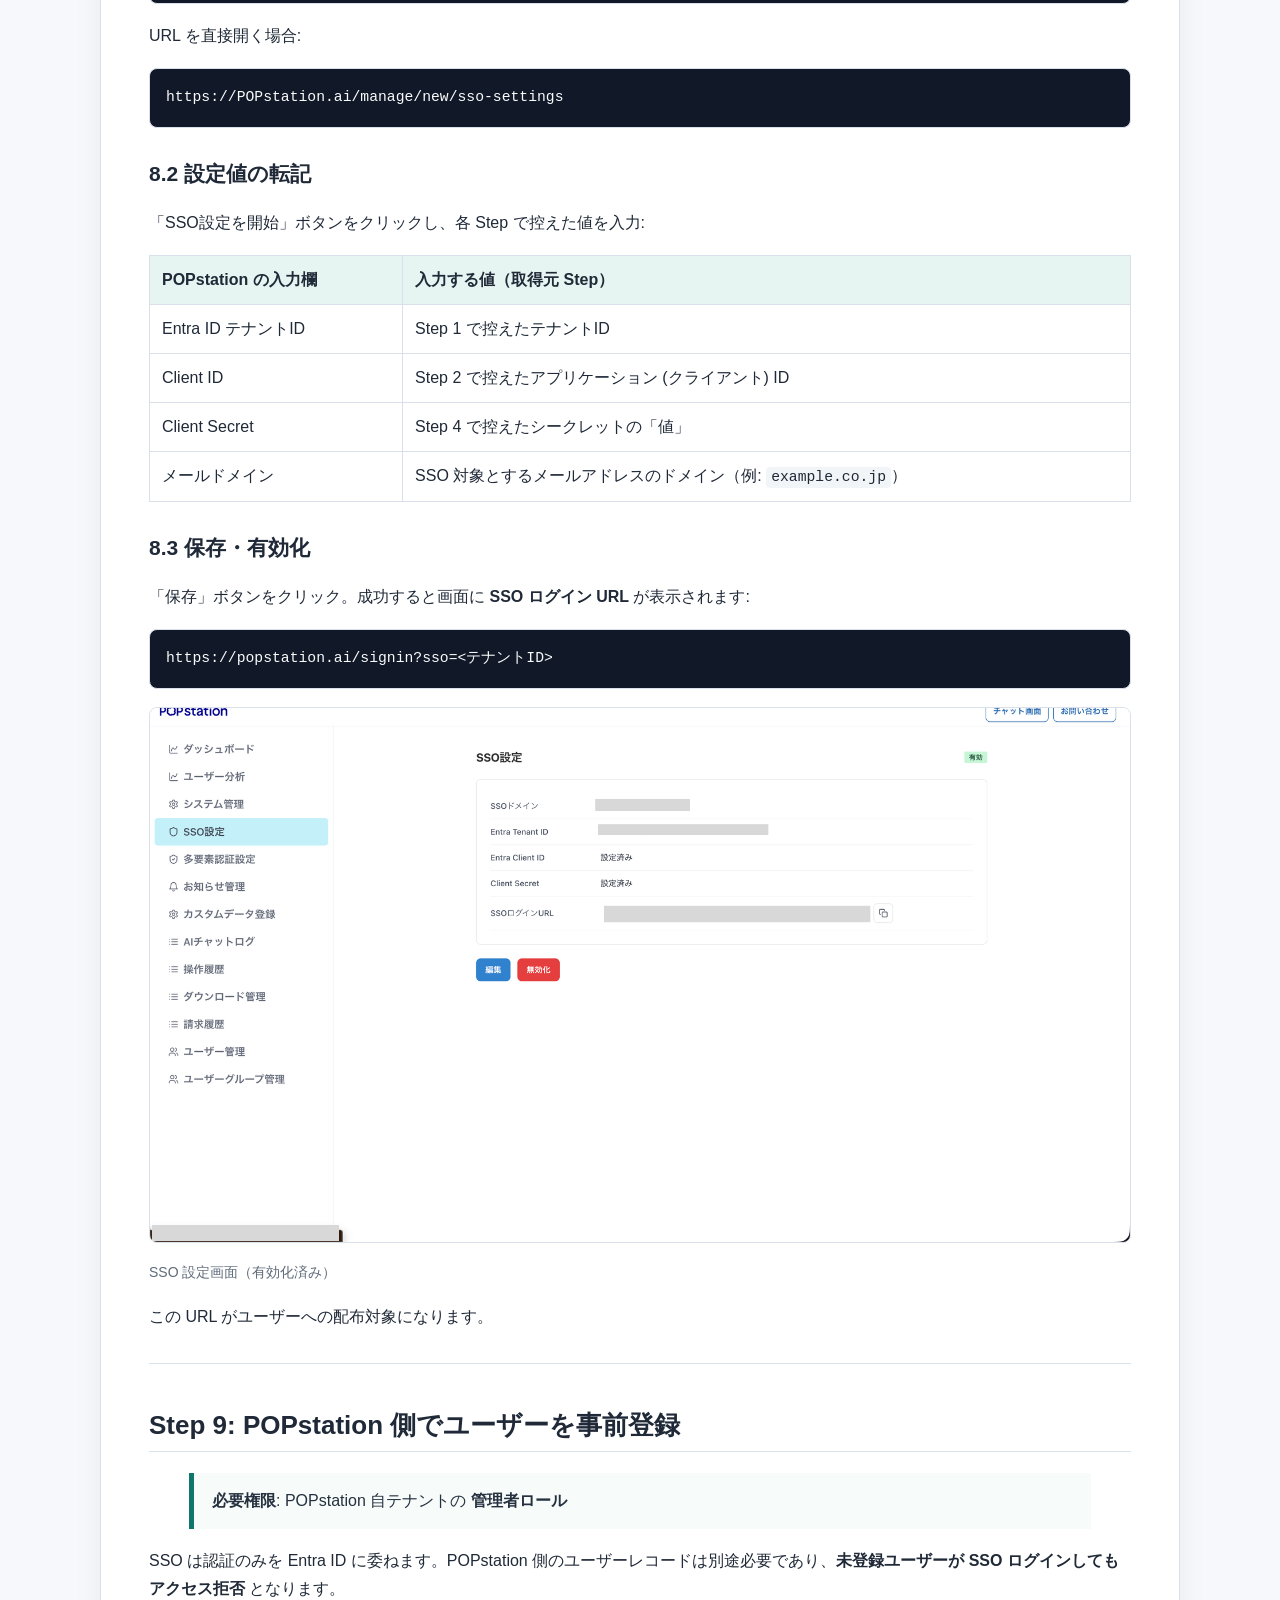
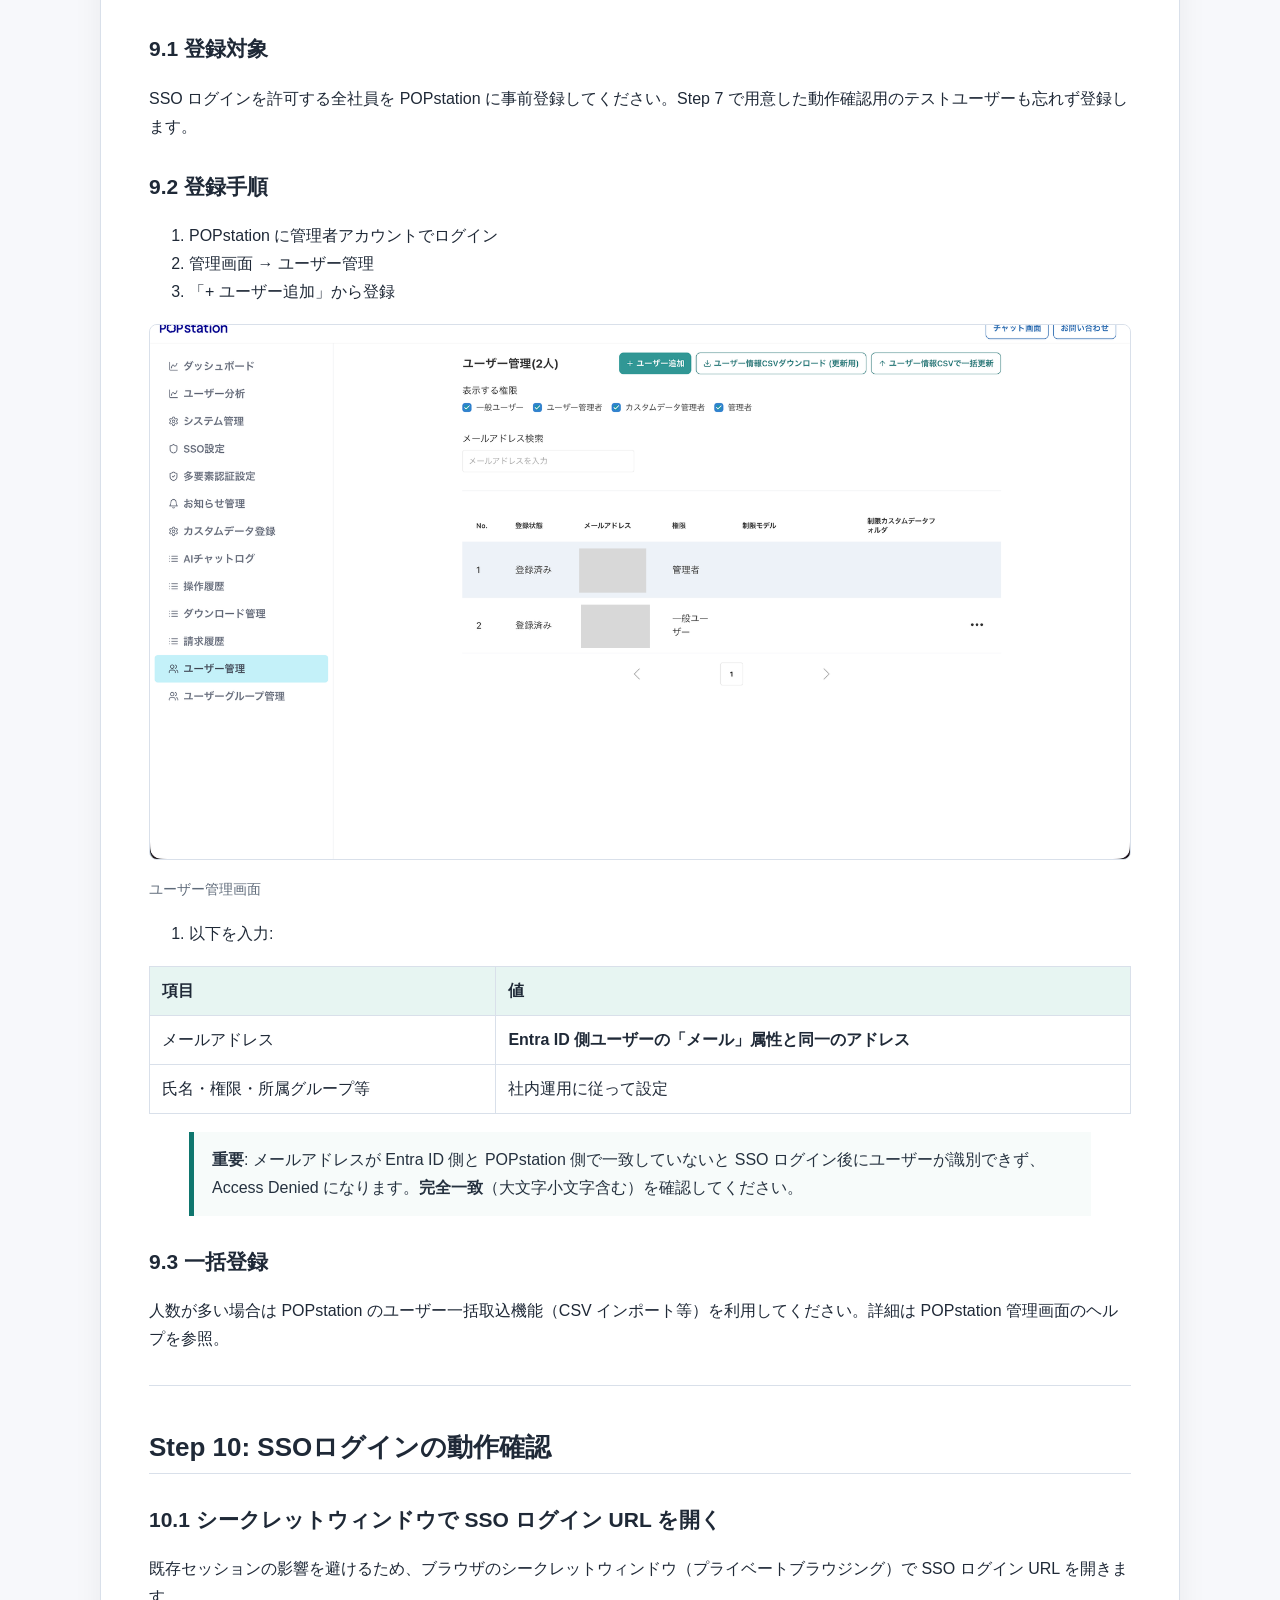
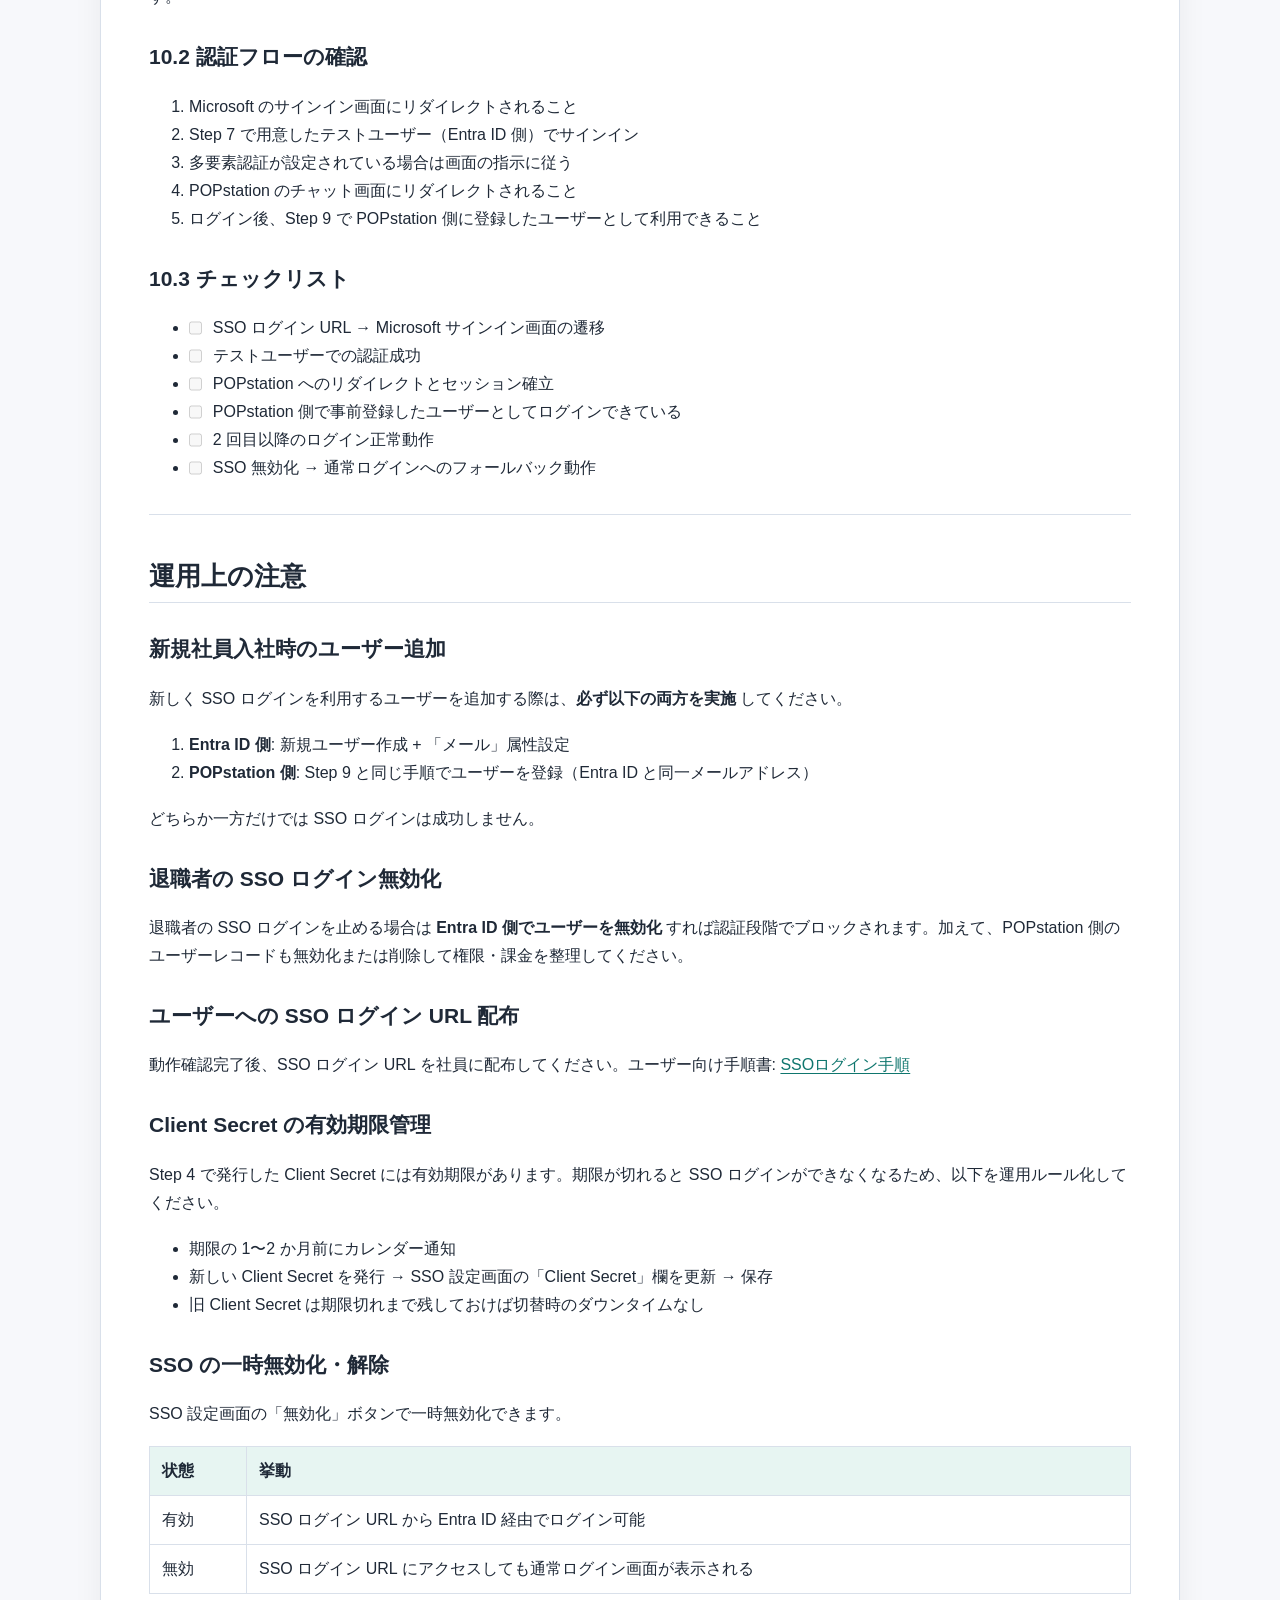
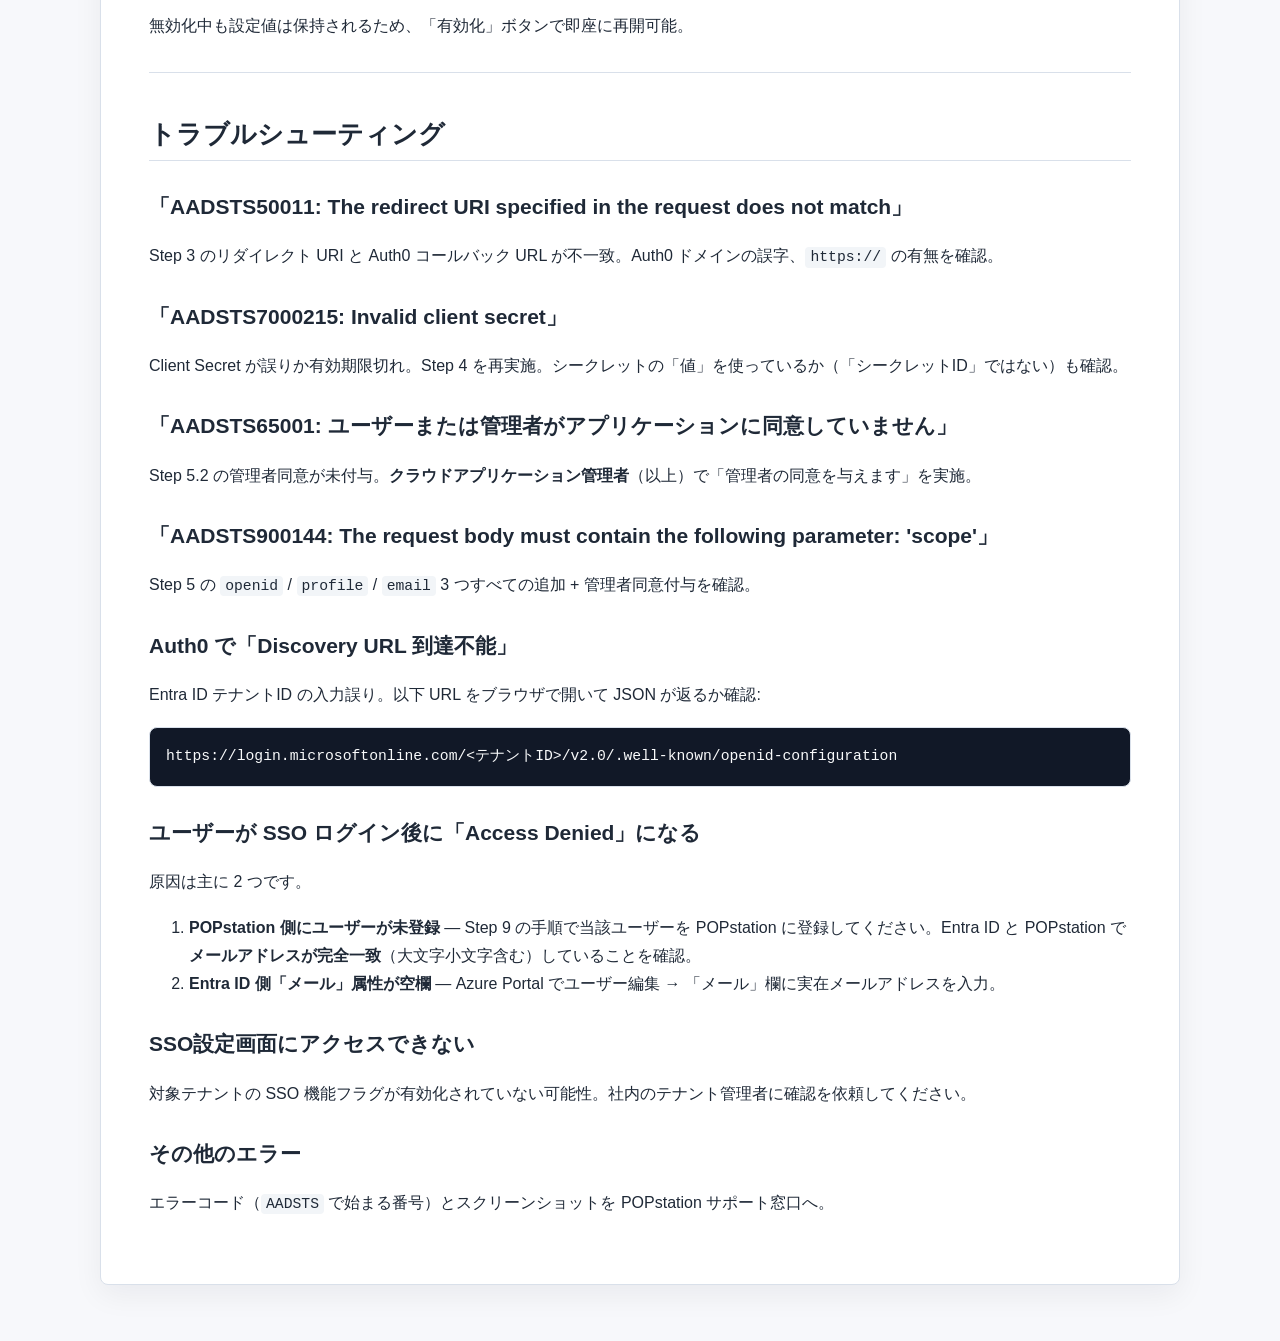
==== commit 5057a079: "Update sso-admin-azure-setup-guide.html" ====
--- a/sso-admin-azure-setup-guide.html
+++ b/sso-admin-azure-setup-guide.html
@@ -441,7 +441,7 @@
 
 <pre><code>https://popstation.ai/signin?sso=&lt;テナントID&gt;</code></pre>
 
-<figure><img src="images/sso/04-POPstation-sso-settings.png" alt="SSO 設定画面（有効化済み）"><figcaption>SSO 設定画面（有効化済み）</figcaption></figure>
+<figure><img src="images/sso/04-popstation-sso-settings.png" alt="SSO 設定画面（有効化済み）"><figcaption>SSO 設定画面（有効化済み）</figcaption></figure>
 
 <p>この URL がユーザーへの配布対象になります。</p>
 
